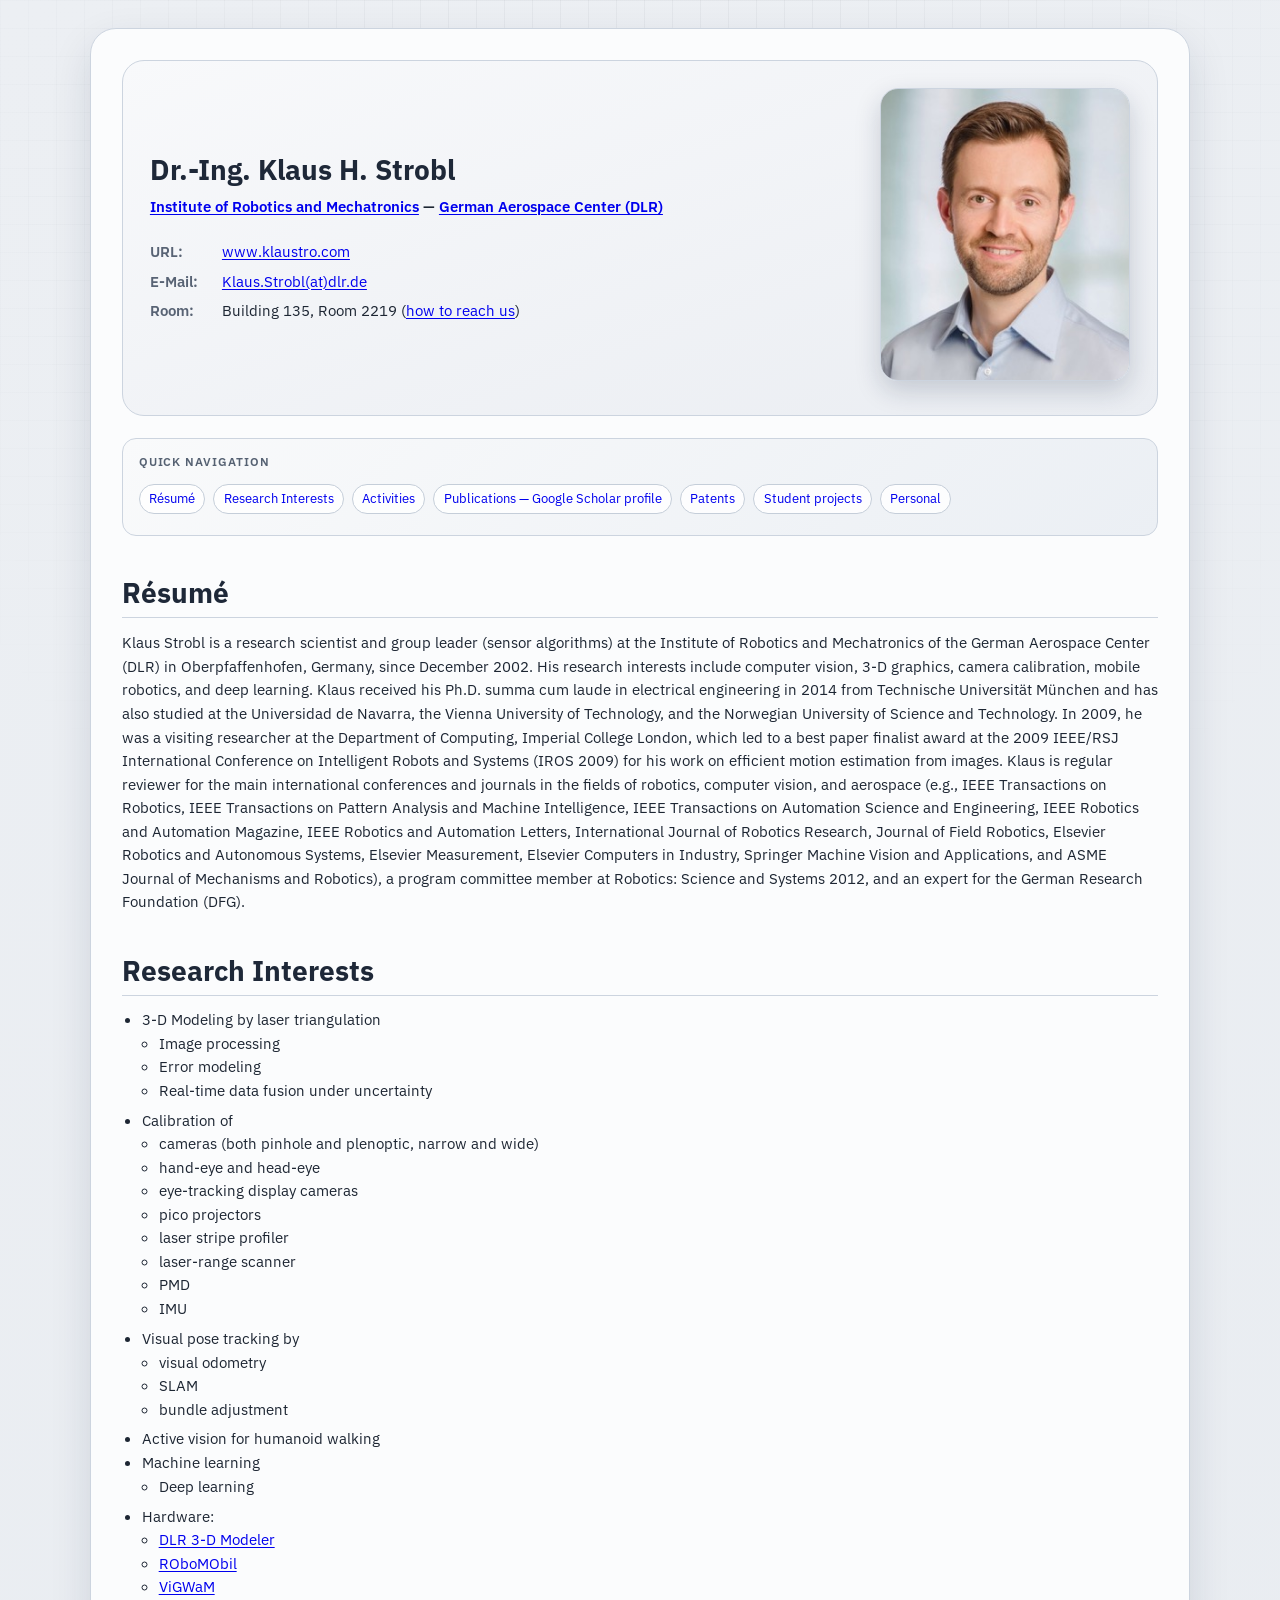
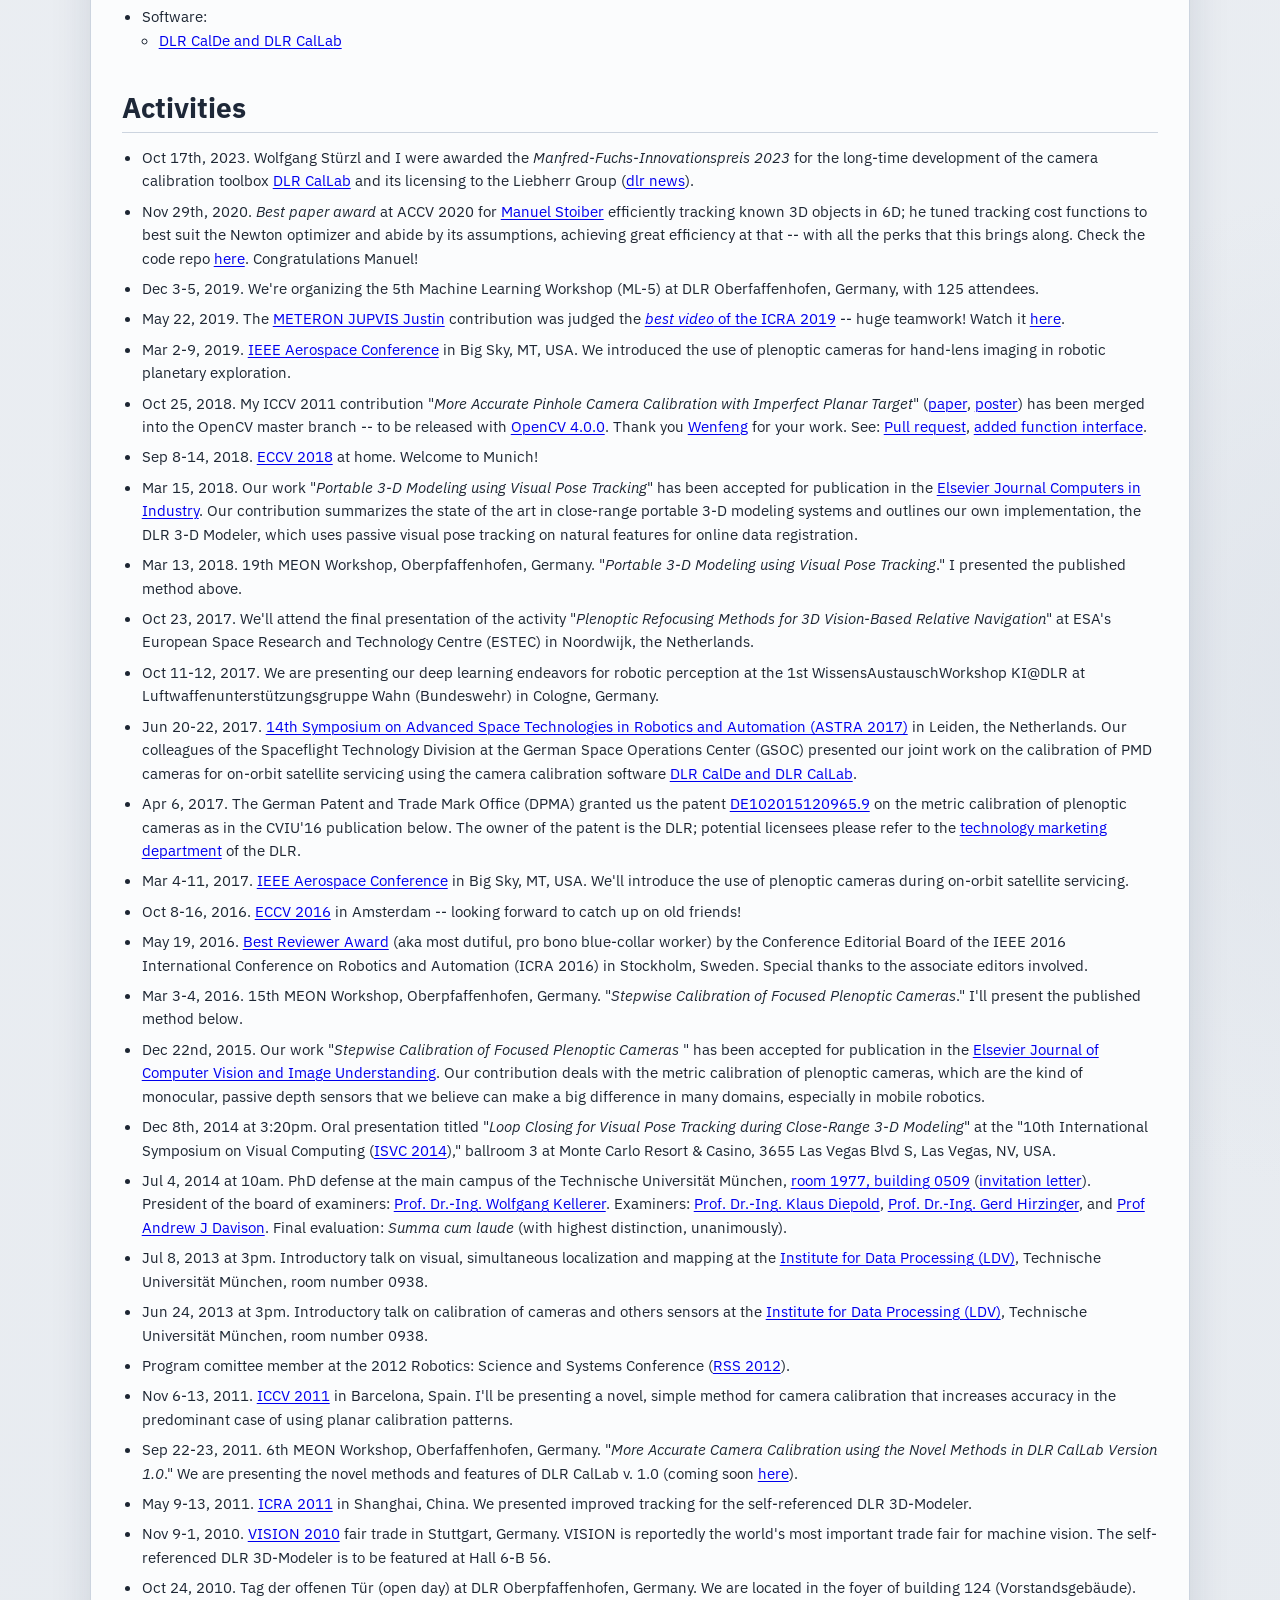
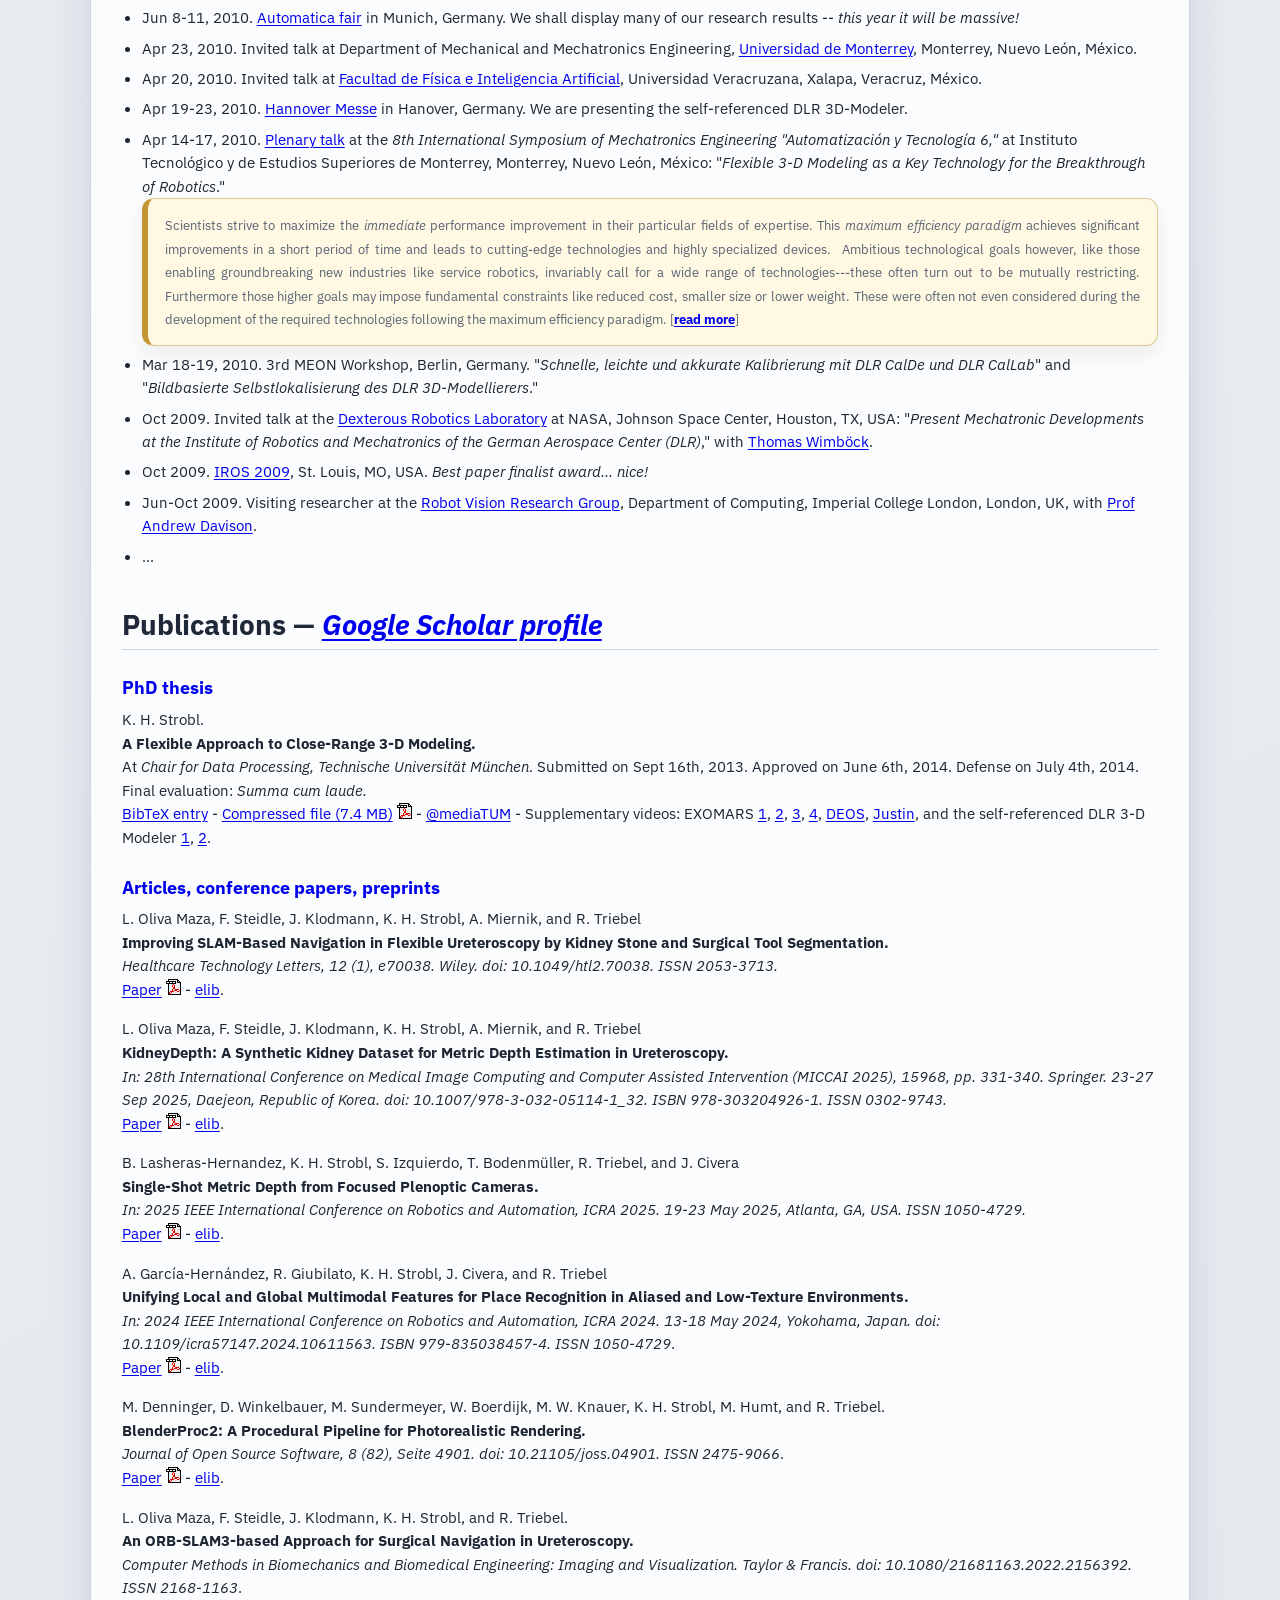
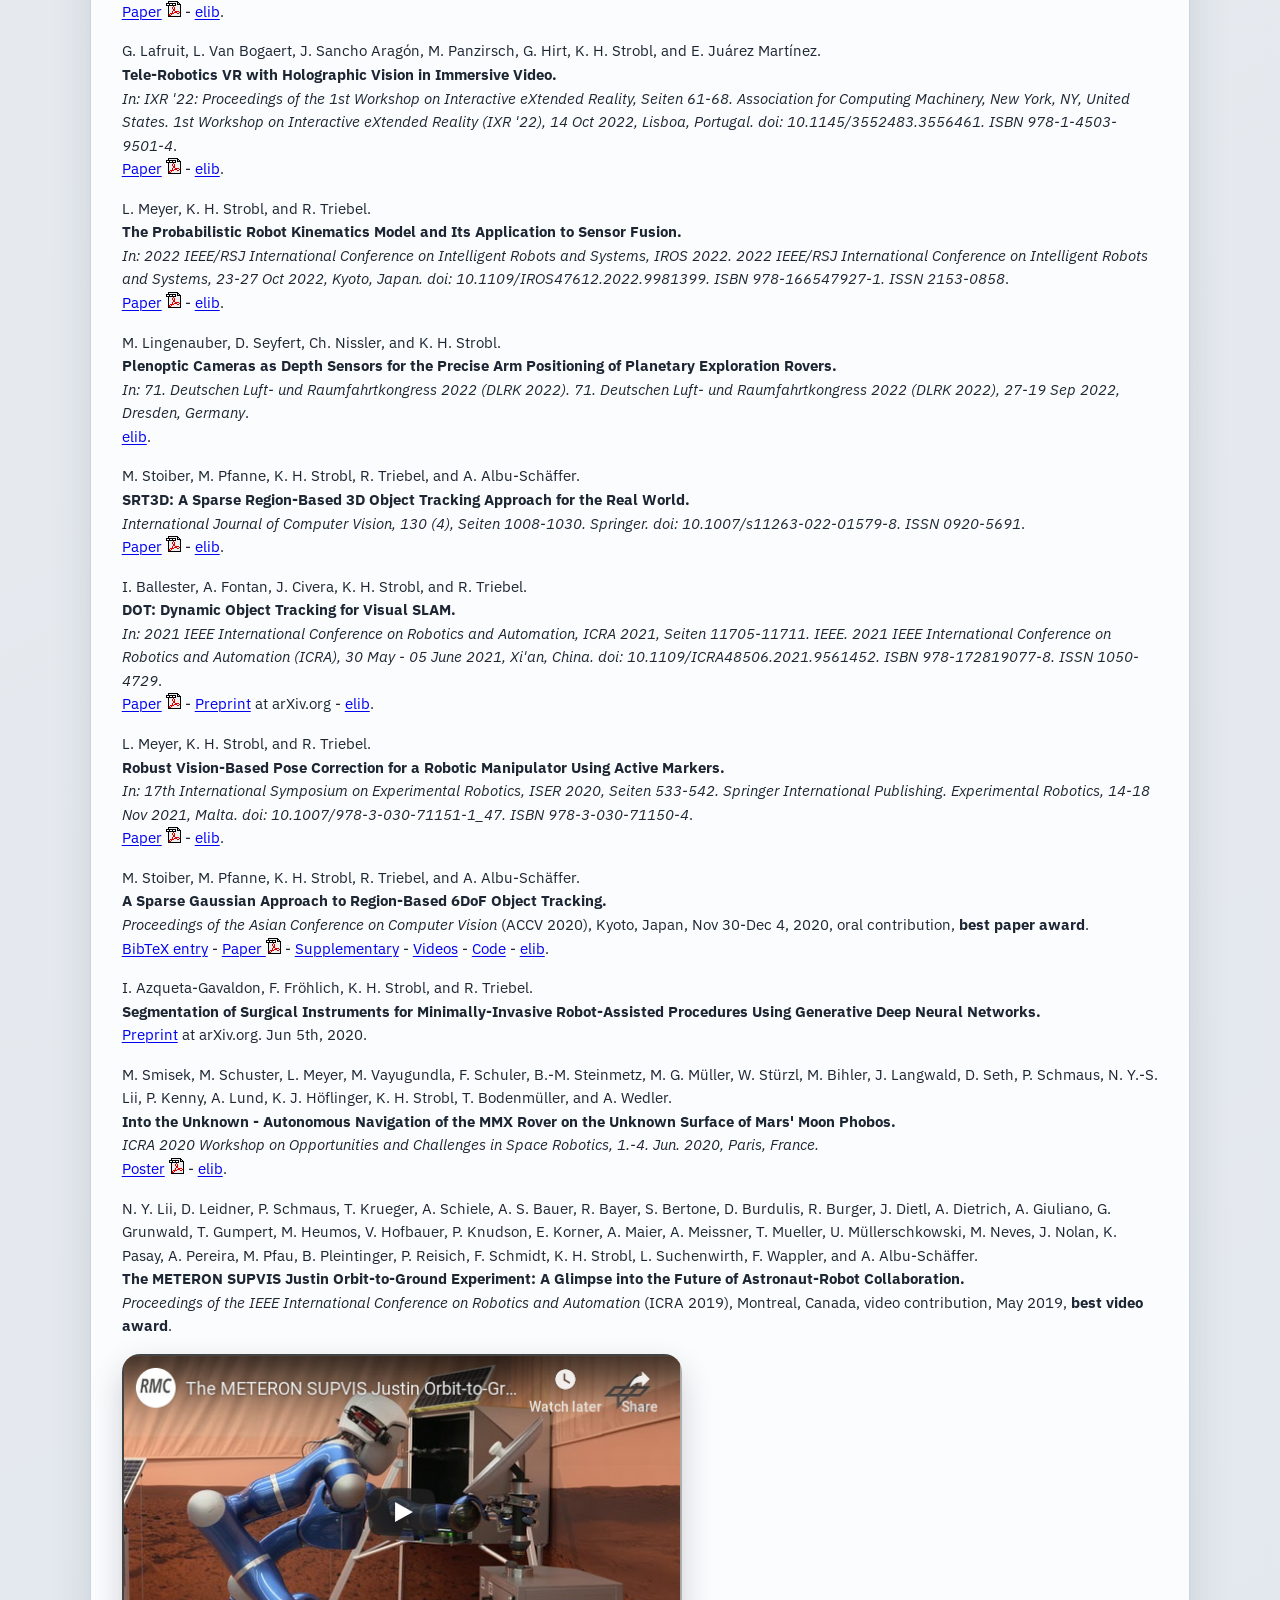
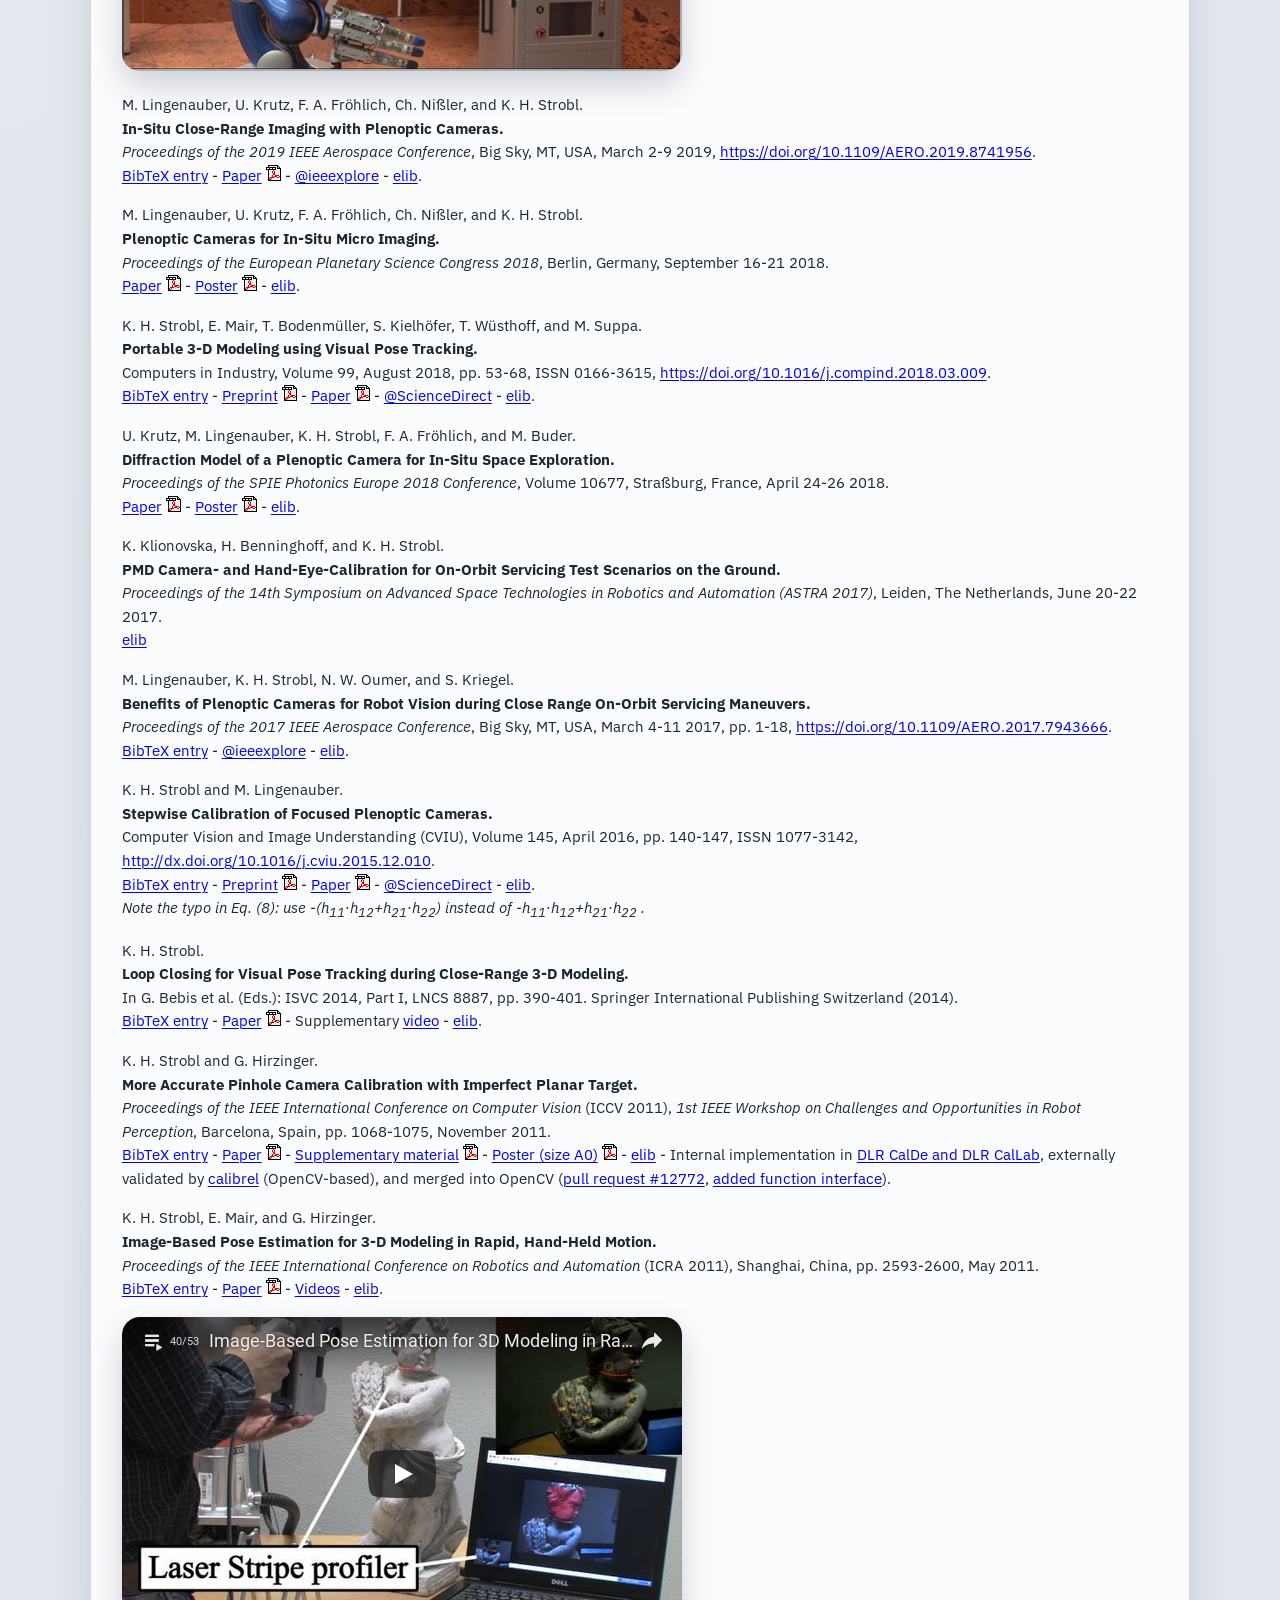
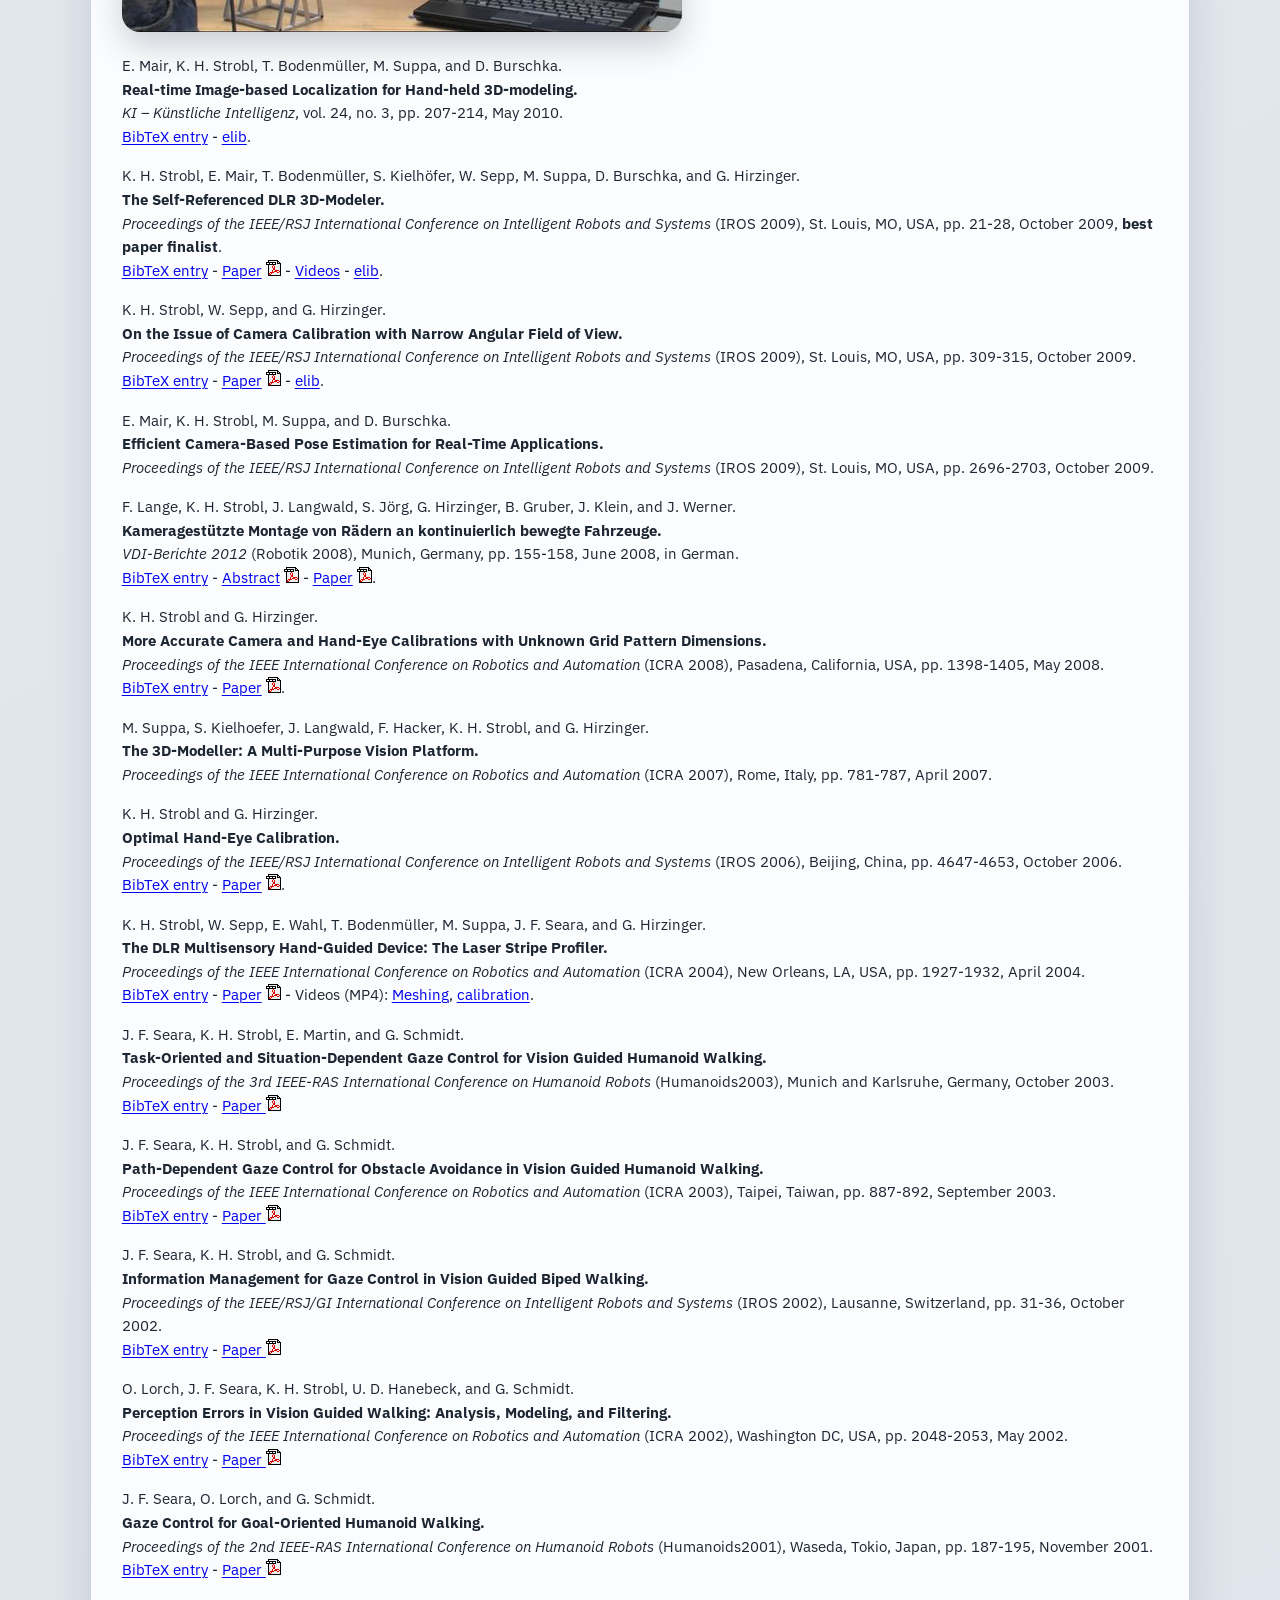
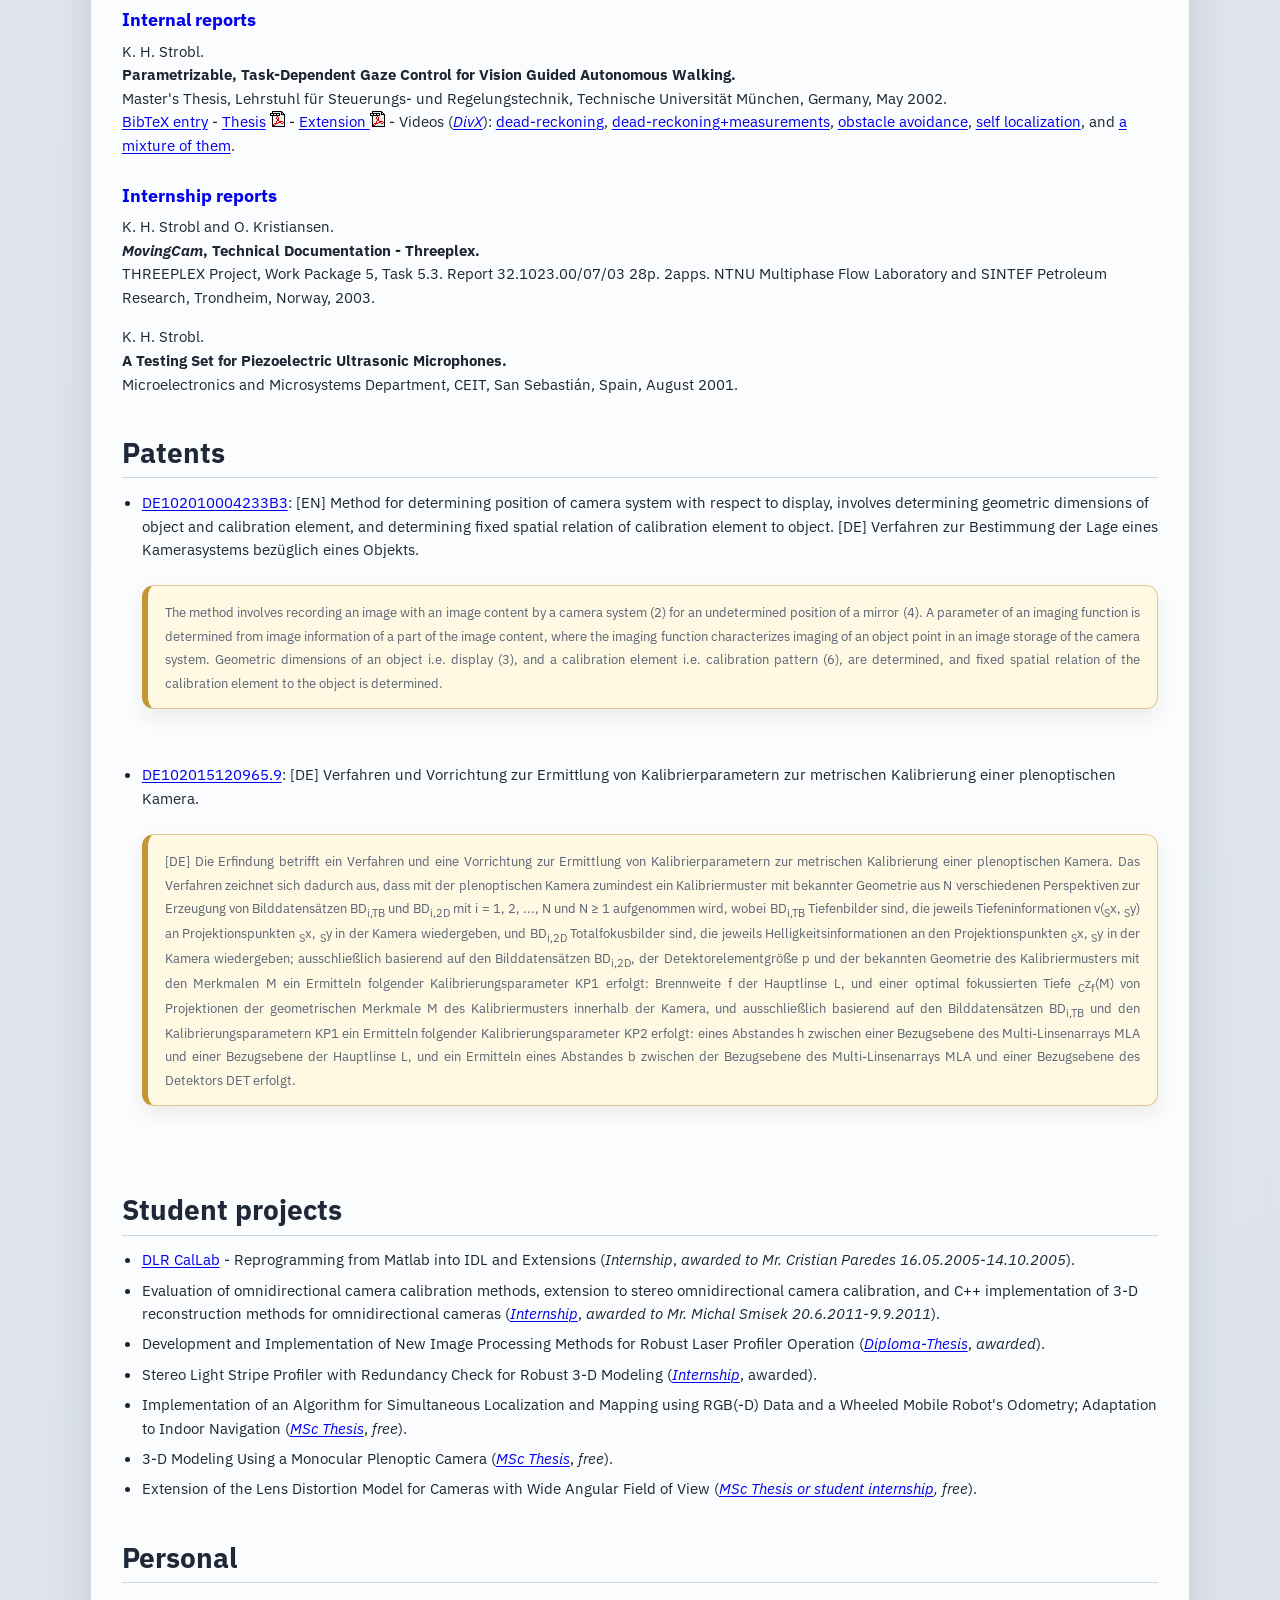
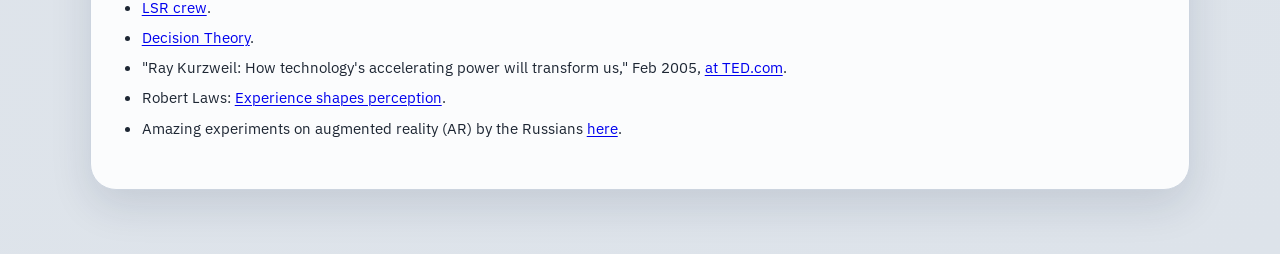
==== index.html @ b3a6c829 "Format index.html" ====
<!doctype html>
<html lang="en">
<head>
	<meta charset="utf-8">
	<meta name="viewport" content="width=device-width, initial-scale=1">
	<title>Personal website of Klaus H. Strobl, DLR</title>
	<meta name="description" content="Scientific profile, activities, publications, patents, and student projects of Dr.-Ing. Klaus H. Strobl, DLR.">
	<meta name="keywords" content="camera calibration, DLR, robotics, computer vision, callab">
	<meta name="author" content="Klaus Strobl">
	<link rel="preconnect" href="https://fonts.googleapis.com">
	<link rel="preconnect" href="https://fonts.gstatic.com" crossorigin>
	<link href="https://fonts.googleapis.com/css2?family=IBM+Plex+Sans:wght@400;500;600;700&display=swap" rel="stylesheet">
	<link rel="stylesheet" href="styles.css">
</head>
<body>
<div class="page-shell">
<main class="content">
<table cellspacing="0" cellpadding="0" style="width:100%"><tbody>
<tr><td>
<table cellspacing="0" cellpadding="0" align="left">
	<tbody>
		<tr>
		  <td colspan="2">
		    <p>
		    <h1>Dr.-Ing. Klaus H. Strobl</h1></p>
		    <p><a href="https://www.dlr.de/en/rm">Institute of Robotics and Mechatronics</a> &mdash; <a href="https://www.dlr.de/en">German Aerospace Center (DLR)</a></p>
		    <p>&nbsp;</p></td>
		</tr>
		<tr>
			<td>
				URL:</td>
			<td>
				<a href="http://www.klaustro.com">www.klaustro.com</a></td>
		</tr>
		<tr>
			<td>
				E-Mail:</td>
			<td>
				<a class="mailto" href="mailto:Klaus.Strobl@dlr.de" title="E-Mail an Klaus Strobl senden">Klaus.Strobl(at)dlr.de</a></td>
		</tr>
		<tr>
			<td>
				Room:</td>
			<td>
				Building 135, Room 2219 (<a href="https://www.dlr.de/de/das-dlr/standorte-und-bueros/oberpfaffenhofen/anreise-und-lage">how to reach us</a>)</td>
		</tr>
	</tbody>
</table>
</td><td align="right">
<img src="./klaus-strobl-profile-small.jpg" alt="Profile picture" border="0">
</td>
</tbody></table>
<p>
	&nbsp;</p>
<h2>
	R&eacute;sum&eacute;</h2>
<p>
	Klaus Strobl is a research scientist and group leader (sensor algorithms) at the Institute of Robotics and Mechatronics of the German Aerospace Center (DLR) in Oberpfaffenhofen, Germany, since December 2002. His research interests include computer vision, 3-D graphics, camera calibration, mobile robotics, and deep learning. Klaus received his Ph.D. summa cum laude in electrical engineering in 2014 from Technische Universit&auml;t M&uuml;nchen and has also studied at the Universidad de Navarra, the Vienna University of Technology, and the Norwegian University of Science and Technology. In 2009, he was a visiting researcher at the Department of Computing, Imperial College London, which led to a best paper finalist award at the 2009 IEEE/RSJ International Conference on Intelligent Robots and Systems (IROS 2009) for his work on efficient motion estimation from images. Klaus is regular reviewer for the main international conferences and journals in the fields of robotics, computer vision, and aerospace (e.g., IEEE Transactions on Robotics, IEEE Transactions on Pattern Analysis and Machine Intelligence, IEEE Transactions on Automation Science and Engineering, IEEE Robotics and Automation Magazine, IEEE Robotics and Automation Letters, International Journal of Robotics Research, Journal of Field Robotics, Elsevier Robotics and Autonomous Systems, Elsevier Measurement, Elsevier Computers in Industry, Springer Machine Vision and Applications, and ASME Journal of Mechanisms and Robotics), a program committee member at Robotics: Science and Systems 2012, and an expert for the German Research Foundation (DFG).</p>
<p>
	&nbsp;</p>
<h2>
	Research Interests</h2>
<ul>
	<li>
		3-D Modeling by laser triangulation
		<ul>
			<li>
				Image processing</li>
			<li>
				Error modeling</li>
			<li>
				Real-time data fusion under uncertainty</li>
		</ul>
	</li>
	<li>
		Calibration of
		<ul>
			<li>
				cameras (both pinhole and plenoptic, narrow and wide)</li>
			<li>
				hand-eye and head-eye</li>
			<li>
				eye-tracking display cameras</li>
			<li>
				pico projectors</li>
			<li>
				laser stripe profiler</li>
			<li>
				laser-range scanner</li>
			<li>
				PMD</li>
			<li>
				IMU</li>
		</ul>
	</li>
	<li>
		Visual pose tracking by
		<ul>
			<li>
				visual odometry</li>
			<li>
				SLAM</li>
			<li>
				bundle adjustment</li>
		</ul>
	</li>
	<li>
		Active vision for humanoid walking</li>
	<li>
		Machine learning
		<ul>
			<li>
				Deep learning</li>
		</ul>
	</li>
	<li>
		Hardware:
		<ul>
			<li>
				<a href="http://www.dlr.de/rmc/rm/de/desktopdefault.aspx/tabid-4814">DLR 3-D Modeler</a></li>
			<li>
				<a href="http://www.dlr.de/rm/desktopdefault.aspx/tabid-8001/">ROboMObil</a></li>
			<li>
				<a href="http://www.lsr.ei.tum.de/~vigwam/index_eng.html">ViGWaM</a></li>
		</ul>
	</li>
	<li>
		Software:
		<ul>
			<li>
				<a href="http://www.robotic.dlr.de/callab" title="DLR CalLab and DLR CalDe">DLR CalDe and DLR CalLab</a></li>
		</ul>
	</li>
</ul>
<h2>
	&nbsp;</h2>
<h2>
	Activities</h2>
<ul>
	<li>
		Oct 17th, 2023. Wolfgang St&uuml;rzl and I were awarded the&nbsp;<em>Manfred-Fuchs-Innovationspreis 2023</em> for the long-time development of the camera calibration toolbox <a href="https://www.dlr.de/rm/en/desktopdefault.aspx/tabid-3925/">DLR CalLab</a> and its licensing to the Liebherr Group (<a href="https://www.dlr.de/de/aktuelles/nachrichten/2023/04/dlr-callab-software-mit-manfred-fuchs-preis-ausgezeichnet">dlr news</a>).</li>
	<li>
		Nov 29th, 2020. <em>Best paper award</em> at ACCV 2020 for <a href="https://rmc.dlr.de/rm/en/staff/manuel.stoiber/">Manuel Stoiber</a> efficiently tracking known 3D objects in 6D; <span class="css-901oao css-16my406 r-1qd0xha r-ad9z0x r-bcqeeo r-qvutc0">he tuned tracking cost functions to best suit the Newton optimizer and abide by its assumptions, achieving great efficiency at that -- with all the perks that this brings along. Check the code repo <a href="https://github.com/DLR-RM/RBGT">here</a>. Congratulations Manuel!</span></li>
	<li>
		Dec 3-5, 2019. We&#39;re organizing the 5th Machine Learning Workshop (ML-5) at DLR Oberfaffenhofen, Germany, with 125 attendees.</li>
	<li>
		May 22, 2019. The <a href="https://meteron.dlr.de/">METERON JUPVIS Justin</a> contribution was judged the <a href="https://www.icra2019.org/program/accepted-contributed-videos"><em>best video</em> of the ICRA 2019</a> -- huge teamwork! Watch it <a href="https://www.youtube.com/watch?v=LF0pv5Wzzl8">here</a>.</li>
	<li>
		Mar 2-9, 2019. <a href="https://www.aeroconf.org">IEEE Aerospace Conference</a> in Big Sky, MT, USA. We introduced the use of plenoptic cameras for hand-lens imaging in robotic planetary exploration.</li>
	<li>
		Oct 25, 2018. My ICCV 2011 contribution &quot;<em>More Accurate Pinhole Camera Calibration with Imperfect Planar Target</em>&quot; (<a href="http://www.robotic.dlr.de/fileadmin/robotic/stroblk/publications/strobl_2011iccv.pdf">paper</a>, <a href="http://www.robotic.dlr.de/fileadmin/robotic/stroblk/publications/strobl_2011iccv_poster.pdf">poster</a>) has been merged into the OpenCV master branch -- to be released with <a href="https://opencv.org/releases/">OpenCV 4.0.0</a>. Thank you <a href="https://github.com/xoox">Wenfeng</a> for your work. See: <a href="https://github.com/opencv/opencv/pull/12772">Pull request</a>, <a href="https://docs.opencv.org/master/d9/d0c/group__calib3d.html#ga11eeb16e5a458e1ed382fb27f585b753">added function interface</a>.</li>
	<li>
		Sep 8-14, 2018. <a href="http://www.eccv2018.org">ECCV 2018</a> at home. Welcome to Munich!</li>
	<li>
		Mar 15, 2018. Our work &quot;<em>Portable 3-D Modeling using Visual Pose Tracking</em>&quot; has been accepted for publication in the <a href="https://www.journals.elsevier.com/computers-in-industry" target="_blank">Elsevier Journal Computers in Industry</a>. Our contribution summarizes the state of the art in close-range portable 3-D modeling systems and outlines our own implementation, the DLR 3-D Modeler, which uses passive visual pose tracking on natural features for online data registration.</li>
	<li>
		Mar 13, 2018. 19th MEON Workshop, Oberpfaffenhofen, Germany. &quot;<em>Portable 3-D Modeling using Visual Pose Tracking</em>.&quot; I presented the published method above.</li>
	<li>
		Oct 23, 2017. We&#39;ll attend the final presentation of the activity &quot;<em>Plenoptic Refocusing Methods for 3D Vision-Based Relative Navigation</em>&quot; at ESA&#39;s European Space Research and Technology Centre (ESTEC) in Noordwijk, the Netherlands.</li>
	<li>
		Oct 11-12, 2017. We are presenting our deep learning endeavors for robotic perception at the 1st WissensAustauschWorkshop KI@DLR at Luftwaffenunterst&uuml;tzungsgruppe Wahn (Bundeswehr) in Cologne, Germany.</li>
	<li>
		Jun 20-22, 2017. <a href="http://esaconferencebureau.com/2017-events/17a11/introduction">14th Symposium on Advanced Space Technologies in Robotics and Automation (ASTRA 2017)</a> in Leiden, the Netherlands. Our colleagues of the Spaceflight Technology Division at the German Space Operations Center (GSOC) presented our joint work on the calibration of PMD cameras for on-orbit satellite servicing using the camera calibration software <a href="http://www.robotic.dlr.de/callab">DLR CalDe and DLR CalLab</a>.</li>
	<li>
		Apr 6, 2017. The German Patent and Trade Mark Office (DPMA) granted us the patent <a href="https://depatisnet.dpma.de/DepatisNet/depatisnet?action=bibdat&amp;docid=DE102015120965B3">DE102015120965.9</a> on the metric calibration of plenoptic cameras as in the CVIU&#39;16 publication below. The owner of the patent is the DLR; potential licensees please refer to the <a href="http://www.dlr.de/tm/desktopdefault.aspx/tabid-8706">technology marketing department</a> of the DLR.</li>
	<li>
		Mar 4-11, 2017. <a href="https://www.aeroconf.org">IEEE Aerospace Conference</a> in Big Sky, MT, USA. We&#39;ll introduce the use of plenoptic cameras during on-orbit satellite servicing.</li>
	<li>
		Oct 8-16, 2016. <a href="http://www.eccv2016.org">ECCV 2016</a> in Amsterdam -- looking forward to catch up on old friends!</li>
	<li>
		May 19, 2016. <a href="http://www.icra2016.org/conference/awards/">Best Reviewer Award</a> (aka most dutiful, pro bono blue-collar worker) by the Conference Editorial Board of the IEEE 2016 International Conference on Robotics and Automation (ICRA 2016) in Stockholm, Sweden. Special thanks to the associate editors involved.</li>
	<li>
		Mar 3-4, 2016. 15th MEON Workshop, Oberpfaffenhofen, Germany. &quot;<em>Stepwise Calibration of Focused Plenoptic Cameras</em>.&quot; I&#39;ll present the published method below.</li>
	<li>
		Dec 22nd, 2015. Our work &quot;<em>Stepwise Calibration of Focused Plenoptic Cameras</em> &quot; has been accepted for publication in the <a href="http://www.journals.elsevier.com/computer-vision-and-image-understanding/" target="_blank">Elsevier Journal of Computer Vision and Image Understanding</a>. Our contribution deals with the metric calibration of plenoptic cameras, which are the kind of monocular, passive depth sensors that we believe can make a big difference in many domains, especially in mobile robotics.</li>
	<li>
		Dec 8th, 2014 at 3:20pm. Oral presentation titled &quot;<em>Loop Closing for Visual Pose Tracking during Close-Range 3-D Modeling</em>&quot; at the &quot;10th International Symposium on Visual Computing (<a href="http://isvc.net/">ISVC 2014</a>),&quot; ballroom 3 at Monte Carlo Resort &amp; Casino, 3655 Las Vegas Blvd S, Las Vegas, NV, USA.</li>
	<li>
		Jul 4, 2014 at 10am. PhD defense at the main campus of the Technische Universit&auml;t M&uuml;nchen,&nbsp;<a href="https://portal.mytum.de/campus/roomfinder/roomfinder_viewmap?mapid=12&amp;roomid=1977@0509">room 1977, building 0509</a> (<a href="./diss/Einladung_Strobl.pdf">invitation letter</a>). President of the board of examiners: <a href="http://www.professoren.tum.de/kellerer-wolfgang/">Prof. Dr.-Ing. Wolfgang Kellerer</a>. Examiners: <a href="http://www.professoren.tum.de/diepold-klaus/">Prof. Dr.-Ing. Klaus Diepold</a>, <a href="http://www6.in.tum.de/Main/Hirzinge">Prof. Dr.-Ing. Gerd Hirzinger</a>, and <a href="http://www.doc.ic.ac.uk/~ajd/">Prof Andrew J Davison</a>. Final evaluation: <em>Summa cum laude</em> (with highest distinction, unanimously).</li>
	<li>
		Jul 8, 2013 at 3pm. Introductory talk on visual, simultaneous localization and mapping at the <a href="http://www.ldv.ei.tum.de">Institute for Data Processing (LDV)</a>, Technische Universit&auml;t M&uuml;nchen, room number 0938.</li>
	<li>
		Jun 24, 2013 at 3pm. Introductory talk on calibration of cameras and others sensors at the <a href="http://www.ldv.ei.tum.de">Institute for Data Processing (LDV)</a>, Technische Universit&auml;t M&uuml;nchen, room number 0938.</li>
	<li>
		Program comittee member at the 2012 Robotics: Science and Systems Conference (<a href="http://rss2012.acfr.usyd.edu.au">RSS 2012</a>).</li>
	<li>
		Nov 6-13, 2011. <a href="http://www.iccv2011.org">ICCV 2011</a> in Barcelona, Spain. I&#39;ll be presenting a novel, simple method for camera calibration that increases accuracy in the predominant case of using planar calibration patterns.</li>
	<li>
		Sep 22-23, 2011. 6th MEON Workshop, Oberfaffenhofen, Germany. &quot;<em>More Accurate Camera Calibration using the Novel Methods in DLR CalLab Version 1.0</em>.&quot; We are presenting the novel methods and features of DLR CalLab v. 1.0 (coming soon <a href="http://www.robotic.dlr.de/callab">here</a>).</li>
	<li>
		May 9-13, 2011. <a href="http://www.icra2011.org">ICRA 2011</a> in Shanghai, China. We presented improved tracking for the self-referenced DLR 3D-Modeler.</li>
	<li>
		Nov 9-1, 2010. <a href="http://www.vision-messe.de">VISION 2010</a> fair trade in Stuttgart, Germany. VISION is reportedly the world&#39;s most important trade fair for machine vision. The self-referenced DLR 3D-Modeler is to be featured at Hall 6-B 56.</li>
	<li>
		Oct 24, 2010. Tag der offenen T&uuml;r (open day) at DLR Oberpfaffenhofen, Germany. We are located in the foyer of building 124 (Vorstandsgeb&auml;ude).</li>
	<li>
		Jun 8-11, 2010. <a href="http://automatica-munich.com">Automatica fair</a> in Munich, Germany. We shall display many of our research results -- <i>this year it will be massive!</i></li>
	<li>
		Apr 23, 2010. Invited talk at Department of Mechanical and Mechatronics Engineering, <a href="http://www.udem.edu.mx/">Universidad de Monterrey</a>, Monterrey, Nuevo Le&oacute;n, M&eacute;xico.</li>
	<li>
		Apr 20, 2010. Invited talk at <a href="http://www.uv.mx/dia/">Facultad de F&iacute;sica e Inteligencia Artificial</a>, Universidad Veracruzana, Xalapa, Veracruz, M&eacute;xico.</li>
	<li>
		Apr 19-23, 2010. <a href="http://www.hannovermesse.de">Hannover Messe</a> in Hanover, Germany. We are presenting the self-referenced DLR 3D-Modeler.</li>
	<li>
		Apr 14-17, 2010. <a href="http://www.congreso-mecatronica.com/AT6/Conferencias.html">Plenary talk</a> at the <i>8th International Symposium of Mechatronics Engineering &quot;Automatizaci&oacute;n y Tecnolog&iacute;a 6,&quot;</i> at Instituto Tecnol&oacute;gico y de Estudios Superiores de Monterrey, Monterrey, Nuevo Le&oacute;n, M&eacute;xico: &quot;<em>Flexible 3-D Modeling as a Key Technology for the Breakthrough of Robotics</em>.&quot;<br />
		<table bgcolor="#ffffcc" border="0" class="htmlarea-showtableborders" style="margin-left: 0px;">
			<tbody>
				<tr>
					<td style="text-align: justify;">
						<small>Scientists strive to maximize the <i>immediate</i> performance improvement in their particular fields of expertise. This <i>maximum efficiency paradigm</i> achieves significant improvements in a short period of time and leads to cutting-edge technologies and highly specialized devices.&nbsp; Ambitious technological goals however, like those enabling groundbreaking new industries like service robotics, invariably call for a wide range of technologies---these often turn out to be mutually restricting. Furthermore those higher goals may impose fundamental constraints like reduced cost, smaller size or lower weight. These were often not even considered during the development of the required technologies following the maximum efficiency paradigm. [<a href="./klaus.strobl_at6.html"><b>read more</b></a>] </small></td>
				</tr>
			</tbody>
		</table>
	</li>
	<li>
		Mar 18-19, 2010. 3rd MEON Workshop, Berlin, Germany. &quot;<em>Schnelle, leichte und akkurate Kalibrierung mit DLR CalDe und DLR CalLab</em>&quot; and &quot;<em>Bildbasierte Selbstlokalisierung des DLR 3D-Modellierers</em>.&quot;</li>
	<li>
		Oct 2009. Invited talk at the <a href="http://er.jsc.nasa.gov/ER4/">Dexterous Robotics Laboratory</a> at NASA, Johnson Space Center, Houston, TX, USA: &quot;<em>Present Mechatronic Developments at the Institute of Robotics and Mechatronics of the German Aerospace Center (DLR)</em>,&quot; with <a href="http://www.robotic.dlr.de/Thomas.Wimboeck">Thomas Wimb&ouml;ck</a>.</li>
	<li>
		Oct 2009. <a href="http://www.iros09.mtu.edu">IROS 2009</a>, St. Louis, MO, USA. <i>Best paper finalist award... nice!</i></li>
	<li>
		Jun-Oct 2009. Visiting researcher at the <a href="http://www2.imperial.ac.uk/robotvision/">Robot Vision Research Group</a>, Department of Computing, Imperial College London, London, UK, with <a href="http://www.doc.ic.ac.uk/~ajd/">Prof Andrew Davison</a>.</li>
	<li>
		...</li>
</ul>
<h2>
	&nbsp;</h2>
<h2>
	Publications &mdash; <em><a href="http://scholar.google.com/citations?user=19CcnxIAAAAJ">Google Scholar profile</a></em></h2>
<h3>
	PhD thesis</h3>
<p>
	K. H. Strobl.<br />
	<b>A Flexible Approach to Close-Range 3-D Modeling.</b><br />
	At <i>Chair for Data Processing, Technische Universit&auml;t M&uuml;nchen</i>. Submitted on Sept 16th, 2013. Approved on June 6th, 2014. Defense on July 4th, 2014. Final evaluation: <em>Summa cum laude.</em><br />
	<a href="https://mediatum.ub.tum.de/export/1173398/bibtex">BibTeX entry</a> - <a href="https://elib.dlr.de/101470/2/strobl_phd_version1.7_compressed.pdf">Compressed file (7.4 MB)</a> <img alt="" src="./pdf.gif" style="width: 15px; height: 16px;" /> - <a href="https://mediatum.ub.tum.de/?id=1173398">@mediaTUM</a> - Supplementary videos: EXOMARS <a href="./diss/exomars_3-rocks-static.avi.avi">1</a>, <a href="./diss/exomars_4-rocks-dynamic-1.avi.avi">2</a>, <a href="./diss/exomars_6-rocksclose-bildschirm.avi.avi">3</a>, <a href="./diss/exomars_11-outdoors-bildschirm.avi.avi">4</a>, <a href="./diss/deos_image-processing.mpg">DEOS</a>, <a href="./diss/justin-tee.avi">Justin</a>, and the self-referenced DLR 3-D Modeler <a href="./diss/strobl_icra11_video.avi">1</a>, <a href="./diss/movie_supplementary_highres.avi">2</a>.</p>
<h3>
	&nbsp;</h3>
<h3>
	Articles, conference papers, preprints</h3>
<p>
        L. Oliva Maza, F. Steidle, J. Klodmann, K. H. Strobl, A. Miernik, and R. Triebel<br />
        <b>Improving SLAM-Based Navigation in Flexible Ureteroscopy by Kidney Stone and Surgical Tool Segmentation.</b><br />
        <i>Healthcare Technology Letters, 12 (1), e70038. Wiley. doi: 10.1049/htl2.70038. ISSN 2053-3713.</i><br />
	<a href="https://elib.dlr.de/220787/1/Healthcare%20Tech%20Letters%20-%202025%20-%20Oliva%E2%80%90Maza%20-%20Improving%20SLAM%E2%80%90Based%20Navigation%20in%20Flexible%20Ureteroscopy%20by%20Kidney%20Stone%20and.pdf">Paper</a>&nbsp;<img alt="" src="./pdf.gif" style="width: 15px; height: 16px;" />&nbsp;- <a href="https://elib.dlr.de/220787/">elib</a>.</p>
<p>
        L. Oliva Maza, F. Steidle, J. Klodmann, K. H. Strobl, A. Miernik, and R. Triebel<br />
        <b>KidneyDepth: A Synthetic Kidney Dataset for Metric Depth Estimation in Ureteroscopy.</b><br />
        <i>In: 28th International Conference on Medical Image Computing and Computer Assisted Intervention (MICCAI 2025), 15968, pp. 331-340. Springer. 23-27 Sep 2025, Daejeon, Republic of Korea. doi: 10.1007/978-3-032-05114-1_32. ISBN 978-303204926-1. ISSN 0302-9743.</i><br />
	<a href="https://elib.dlr.de/217963/1/2047_paper.pdf">Paper</a>&nbsp;<img alt="" src="./pdf.gif" style="width: 15px; height: 16px;" />&nbsp;- <a href="https://elib.dlr.de/217963/">elib</a>.</p>
<p>
        B. Lasheras-Hernandez, K. H. Strobl, S. Izquierdo, T. Bodenm&uuml;ller, R. Triebel, and J. Civera<br />
        <b>Single-Shot Metric Depth from Focused Plenoptic Cameras.</b><br />
        <i>In: 2025 IEEE International Conference on Robotics and Automation, ICRA 2025. 19-23 May 2025, Atlanta, GA, USA. ISSN 1050-4729.</i><br />
	<a href="https://elib.dlr.de/217313/1/lasheras25icra_copyright.pdf">Paper</a>&nbsp;<img alt="" src="./pdf.gif" style="width: 15px; height: 16px;" />&nbsp;- <a href="https://elib.dlr.de/217313/">elib</a>.</p>
<p>
	A. Garc&iacute;a-Hern&aacute;ndez, R. Giubilato, K. H. Strobl, J. Civera, and R. Triebel<br />
	<b>Unifying Local and Global Multimodal Features for Place Recognition in Aliased and Low-Texture Environments.</b><br />
	<i>In: 2024 IEEE International Conference on Robotics and Automation, ICRA 2024. 13-18 May 2024, Yokohama, Japan. doi: 10.1109/icra57147.2024.10611563. ISBN 979-835038457-4. ISSN 1050-4729</i>.<br />
	<a href="https://elib.dlr.de/204540/2/multimodal_place_recognition_ICRA24_copyright.pdf">Paper</a>&nbsp;<img alt="" src="./pdf.gif" style="width: 15px; height: 16px;" />&nbsp;- <a href="https://elib.dlr.de/204540/">elib</a>.</p>
<p>
	M. Denninger, D. Winkelbauer, M. Sundermeyer, W. Boerdijk, M. W. Knauer, K. H. Strobl, M. Humt, and R. Triebel.<br />
	<b>BlenderProc2: A Procedural Pipeline for Photorealistic Rendering.</b><br />
	<i>Journal of Open Source Software, 8 (82), Seite 4901. doi: 10.21105/joss.04901. ISSN 2475-9066</i>.<br />
	<a href="https://elib.dlr.de/193977/1/10.21105.joss.04901.pdf">Paper</a>&nbsp;<img alt="" src="./pdf.gif" style="width: 15px; height: 16px;" />&nbsp;- <a href="http://elib.dlr.de/193977">elib</a>.</p>
<p>
	L. Oliva Maza, F. Steidle, J. Klodmann, K. H. Strobl, and R. Triebel.<br />
	<b>An ORB-SLAM3-based Approach for Surgical Navigation in Ureteroscopy.</b><br />
	<i>Computer Methods in Biomechanics and Biomedical Engineering: Imaging and Visualization. Taylor &amp; Francis. doi: 10.1080/21681163.2022.2156392. ISSN 2168-1163</i>.<br />
	<a href="https://elib.dlr.de/192834/1/Paper29_Oliva_Paper.pdf">Paper</a>&nbsp;<img alt="" src="./pdf.gif" style="width: 15px; height: 16px;" />&nbsp;- <a href="http://elib.dlr.de/192834">elib</a>.</p>
<p>
	G. Lafruit, L. Van Bogaert, J. Sancho Arag&oacute;n, M. Panzirsch, G. Hirt, K. H. Strobl, and E. Ju&aacute;rez Mart&iacute;nez.<br />
	<b>Tele-Robotics VR with Holographic Vision in Immersive Video.</b><br />
	<i>In: IXR &#39;22: Proceedings of the 1st Workshop on Interactive eXtended Reality, Seiten 61-68. Association for Computing Machinery, New York, NY, United States. 1st Workshop on Interactive eXtended Reality (IXR &#39;22), 14 Oct 2022, Lisboa, Portugal. doi: 10.1145/3552483.3556461. ISBN 978-1-4503-9501-4</i>.<br />
	<a href="https://elib.dlr.de/189299/1/3552483.3556461.pdf">Paper</a>&nbsp;<img alt="" src="./pdf.gif" style="width: 15px; height: 16px;" />&nbsp;- <a href="http://elib.dlr.de/189299">elib</a>.</p>
<p>
	L. Meyer, K. H. Strobl, and R. Triebel.<br />
	<b>The Probabilistic Robot Kinematics Model and Its Application to Sensor Fusion.</b><br />
	<i>In: 2022 IEEE/RSJ International Conference on Intelligent Robots and Systems, IROS 2022. 2022 IEEE/RSJ International Conference on Intelligent Robots and Systems, 23-27 Oct 2022, Kyoto, Japan. doi: 10.1109/IROS47612.2022.9981399. ISBN 978-166547927-1. ISSN 2153-0858</i>.<br />
	<a href="https://elib.dlr.de/191928/1/202212_ELIB_PAPER_VERSION_with_copyright.pdf">Paper</a>&nbsp;<img alt="" src="./pdf.gif" style="width: 15px; height: 16px;" />&nbsp;- <a href="http://elib.dlr.de/191928">elib</a>.</p>
<p>
	M. Lingenauber, D. Seyfert, Ch. Nissler, and K. H. Strobl.<br />
	<b>Plenoptic Cameras as Depth Sensors for the Precise Arm Positioning of Planetary Exploration Rovers.</b><br />
	<i>In: 71. Deutschen Luft- und Raumfahrtkongress 2022 (DLRK 2022). 71. Deutschen Luft- und Raumfahrtkongress 2022 (DLRK 2022), 27-19 Sep 2022, Dresden, Germany</i>.<br />
	<a href="http://elib.dlr.de/191682">elib</a>.</p>
<p>
	M. Stoiber, M. Pfanne, K. H. Strobl, R. Triebel, and A. Albu-Sch&auml;ffer.<br />
	<b>SRT3D: A Sparse Region-Based 3D Object Tracking Approach for the Real World.</b><br />
	<i>International Journal of Computer Vision, 130 (4), Seiten 1008-1030. Springer. doi: 10.1007/s11263-022-01579-8. ISSN 0920-5691</i>.<br />
	<a href="https://elib.dlr.de/185519/1/ms.pdf">Paper</a>&nbsp;<img alt="" src="./pdf.gif" style="width: 15px; height: 16px;" />&nbsp;- <a href="http://elib.dlr.de/185519">elib</a>.</p>
<p>
	I. Ballester, A. Fontan, J. Civera, K. H. Strobl, and R. Triebel.<br />
	<strong>DOT: Dynamic Object Tracking for Visual SLAM.</strong><br />
	<i>In: 2021 IEEE International Conference on Robotics and Automation, ICRA 2021, Seiten 11705-11711. IEEE. 2021 IEEE International Conference on Robotics and Automation (ICRA), 30 May - 05 June 2021, Xi&#39;an, China. doi: 10.1109/ICRA48506.2021.9561452. ISBN 978-172819077-8. ISSN 1050-4729</i>.<br />
	<a href="https://elib.dlr.de/146127/1/ICRA21_DOT.pdf">Paper</a>&nbsp;<img alt="" src="./pdf.gif" style="width: 15px; height: 16px;" /> - <a href="https://arxiv.org/abs/2010.00052">Preprint</a> at arXiv.org - <a href="http://elib.dlr.de/146127">elib</a>.</p>
<p>
	L. Meyer, K. H. Strobl, and R. Triebel.<br />
	<b>Robust Vision-Based Pose Correction for a Robotic Manipulator Using Active Markers.</b><br />
	<i>In: 17th International Symposium on Experimental Robotics, ISER 2020, Seiten 533-542. Springer International Publishing. Experimental Robotics, 14-18 Nov 2021, Malta. doi: 10.1007/978-3-030-71151-1_47. ISBN 978-3-030-71150-4</i>.<br />
	<a href="https://elib.dlr.de/144941/1/ISER2020_elib_version_w_disclaimer.pdf">Paper</a>&nbsp;<img alt="" src="./pdf.gif" style="width: 15px; height: 16px;" />&nbsp;- <a href="http://elib.dlr.de/144941">elib</a>.</p>
<p>
	M. Stoiber, M. Pfanne, K. H. Strobl, R. Triebel, and A. Albu-Sch&auml;ffer.<br />
	<strong> A Sparse Gaussian Approach to Region-Based 6DoF Object Tracking.</strong><br />
	<em>Proceedings of the Asian Conference on Computer Vision</em> (ACCV 2020), Kyoto, Japan, Nov 30-Dec 4, 2020, oral contribution, <strong>best paper award</strong>.<br />
	<a href="https://openaccess.thecvf.com/content/ACCV2020/html/Stoiber_A_Sparse_Gaussian_Approach_to_Region-Based_6DoF_Object_Tracking_ACCV_2020_paper.html">BibTeX entry</a> - <a href="https://openaccess.thecvf.com/content/ACCV2020/papers/Stoiber_A_Sparse_Gaussian_Approach_to_Region-Based_6DoF_Object_Tracking_ACCV_2020_paper.pdf">Paper&nbsp;<img alt="" src="./pdf.gif" style="width: 15px; height: 16px;" /></a> - <a href="https://openaccess.thecvf.com/content/ACCV2020/supplemental/Stoiber_A_Sparse_Gaussian_ACCV_2020_supplemental.zip">Supplementary</a> - <a href="https://rmc.dlr.de/rm/de/staff/manuel.stoiber/accv2020">Videos</a> - <a href="https://github.com/DLR-RM/RBGT">Code</a>&nbsp;- <a href="http://elib.dlr.de/139320">elib</a>.</p>
<p>
	I. Azqueta-Gavaldon, F. Fr&ouml;hlich, K. H. Strobl, and R. Triebel.<br />
	<strong>Segmentation of Surgical Instruments for Minimally-Invasive Robot-Assisted Procedures Using Generative Deep Neural Networks.</strong><br />
	<a href="https://arxiv.org/abs/2006.03486">Preprint</a> at arXiv.org. Jun 5th, 2020.</p>
<p>
	M. Smisek, M. Schuster, L. Meyer, M. Vayugundla, F. Schuler, B.-M. Steinmetz, M. G. M&uuml;ller, W. St&uuml;rzl, M. Bihler, J. Langwald, D. Seth, P. Schmaus, N. Y.-S. Lii, P. Kenny, A. Lund, K. J. H&ouml;flinger, K. H. Strobl, T. Bodenm&uuml;ller, and A. Wedler.<br />
	<b>Into the Unknown - Autonomous Navigation of the MMX Rover on the Unknown Surface of Mars&#39; Moon Phobos.</b><br />
	<i>ICRA 2020 Workshop on Opportunities and Challenges in Space Robotics, 1.-4. Jun. 2020, Paris, France.</i><br />
	<a href="https://elib.dlr.de/135160/1/__rm-samba01_USERDIR_smis_mi_mmx_publications_2020_icra_spacerobwshop_Smisek_icra20_opportunities_and_challenges_in_space_robotics_workshop_poster_MichalSmisek.pdf">Poster</a>&nbsp;<img alt="" src="./pdf.gif" style="width: 15px; height: 16px;" />&nbsp;- <a href="http://elib.dlr.de/135160">elib</a>.</p>
<p>
	N. Y. Lii, D. Leidner, P. Schmaus, T. Krueger, A. Schiele, A. S. Bauer, R. Bayer, S. Bertone, D. Burdulis, R. Burger, J. Dietl, A. Dietrich, A. Giuliano, G. Grunwald, T. Gumpert, M. Heumos, V. Hofbauer, P. Knudson, E. Korner, A. Maier, A. Meissner, T. Mueller, U. M&uuml;llerschkowski, M. Neves, J. Nolan, K. Pasay, A. Pereira, M. Pfau, B. Pleintinger, P. Reisich, F. Schmidt, K. H. Strobl, L. Suchenwirth, F. Wappler, and A. Albu-Sch&auml;ffer.<br />
	<strong>The METERON SUPVIS Justin Orbit-to-Ground Experiment: A Glimpse into the Future of Astronaut-Robot Collaboration.</strong><br />
	<em><em>Proceedings of the IEEE International Conference on Robotics and Automation</em></em> (ICRA 2019), Montreal, Canada, video contribution, May 2019, <strong>best video award</strong>.</p>
<p>
	<i><a href="https://www.youtube.com/embed/LF0pv5Wzzl8"><img alt="YouTube video link" src="./icra2019_youtube.png" style="width: 560px; height: 315px; border-width: 0px; border-style: solid;" /></a></i></p>
<p>
	M. Lingenauber, U. Krutz, F. A. Fr&ouml;hlich, Ch. Ni&szlig;ler, and K. H. Strobl.<br />
	<b>In-Situ Close-Range Imaging with Plenoptic Cameras.</b><br />
	<i>Proceedings of the 2019 IEEE Aerospace Conference</i>, Big Sky, MT, USA, March 2-9 2019, <a href="https://doi.org/10.1109/AERO.2019.8741956">https://doi.org/10.1109/AERO.2019.8741956</a>.<br />
	<a href="./aero2019/lingenauber_2019aero.bib">BibTeX entry</a> - <a href="https://elib.dlr.de/128229/1/lingenauber2019situ.pdf">Paper</a>&nbsp;<img alt="" src="./pdf.gif" style="width: 15px; height: 16px;" /> - <a href="https://ieeexplore.ieee.org/abstract/document/8741956/" target="_blank">@ieeexplore</a>&nbsp;- <a href="http://elib.dlr.de/128229">elib</a>.</p>
<p>
	M. Lingenauber, U. Krutz, F. A. Fr&ouml;hlich, Ch. Ni&szlig;ler, and K. H. Strobl.<br />
	<b>Plenoptic Cameras for In-Situ Micro Imaging.</b><br />
	<i>Proceedings of the European Planetary Science Congress 2018</i>, Berlin, Germany, September 16-21 2018.<br />
	<a href="https://elib.dlr.de/121864/3/EPSC2018-982.pdf">Paper</a>&nbsp;<img alt="" src="./pdf.gif" style="width: 15px; height: 16px;" /> - <a href="https://elib.dlr.de/121864/2/epsc2018_928_poster.pdf">Poster</a> <img alt="" src="./pdf.gif" style="width: 15px; height: 16px;" />&nbsp;- <a href="http://elib.dlr.de/121864">elib</a>.</p>
<p>
	K. H. Strobl, E. Mair, T. Bodenm&uuml;ller, S. Kielh&ouml;fer, T. W&uuml;sthoff, and M. Suppa.<br />
	<b>Portable 3-D Modeling using Visual Pose Tracking.</b><br />
	Computers in Industry, Volume 99, August 2018, pp. 53-68, ISSN 0166-3615, <a href="https://doi.org/10.1016/j.compind.2018.03.009">https://doi.org/10.1016/j.compind.2018.03.009</a>.<br />
	<a href="./cii18/strobl_2018cii.bib">BibTeX entry</a> - <a href="https://elib.dlr.de/119694/1/article-elsevier_3.pdf">Preprint</a>&nbsp;<img alt="" src="./pdf.gif" style="width: 15px; height: 16px;" /> - <a href="https://elib.dlr.de/119694/2/strobl18cii.pdf">Paper</a>&nbsp;<img alt="" src="./pdf.gif" style="width: 15px; height: 16px;" /> - <a href="https://www.sciencedirect.com/science/article/pii/S0166361517304827" target="_blank">@ScienceDirect</a>&nbsp;- <a href="http://elib.dlr.de/119694">elib</a>.</p>
<p>
	U. Krutz, M. Lingenauber, K. H. Strobl, F. A. Fr&ouml;hlich, and M. Buder.<br />
	<b>Diffraction Model of a Plenoptic Camera for In-Situ Space Exploration.</b><br />
	<i>Proceedings of the SPIE Photonics Europe 2018 Conference</i>, Volume 10677, Stra&szlig;burg, France, April 24-26 2018.<br />
	<a href="http://elib.dlr.de/120145/1/106772S.pdf">Paper</a>&nbsp;<img alt="" src="./pdf.gif" style="width: 15px; height: 16px;" /> - <a href="https://elib.dlr.de/120145/2/SPIEposter2.pdf">Poster</a> <img alt="" src="./pdf.gif" style="width: 15px; height: 16px;" />&nbsp;- <a href="http://elib.dlr.de/120145">elib</a>.</p>
<p>
	K. Klionovska, H. Benninghoff, and K. H. Strobl.<br />
	<b>PMD Camera- and Hand-Eye-Calibration for On-Orbit Servicing Test Scenarios on the Ground.</b><br />
	<i>Proceedings of the 14th Symposium on Advanced Space Technologies in Robotics and Automation (ASTRA 2017)</i>, Leiden, The Netherlands, June 20-22 2017.<br />
	<a href="http://elib.dlr.de/113058">elib</a></p>
<p>
	M. Lingenauber, K. H. Strobl, N. W. Oumer, and S. Kriegel.<br />
	<b>Benefits of Plenoptic Cameras for Robot Vision during Close Range On-Orbit Servicing Maneuvers.</b><br />
	<i>Proceedings of the 2017 IEEE Aerospace Conference</i>, Big Sky, MT, USA, March 4-11 2017, pp. 1-18, <a href="https://doi.org/10.1109/AERO.2017.7943666">https://doi.org/10.1109/AERO.2017.7943666</a>.<br />
	<a href="./aero2017/lingenauber_2017aero.bib">BibTeX entry</a> - <a href="http://ieeexplore.ieee.org/abstract/document/7943666/" target="_blank">@ieeexplore</a>&nbsp;- <a href="http://elib.dlr.de/112140">elib</a>.</p>
<p>
	K. H. Strobl and M. Lingenauber.<br />
	<b>Stepwise Calibration of Focused Plenoptic Cameras.</b><br />
	Computer Vision and Image Understanding (CVIU), Volume 145, April 2016, pp. 140-147, ISSN 1077-3142, <a href="http://dx.doi.org/10.1016/j.cviu.2015.12.010" target="_blank">http://dx.doi.org/10.1016/j.cviu.2015.12.010</a>.<br />
	<a href="./cviu16/strobl_2016cviu.bib">BibTeX entry</a> - <a href="./cviu16/strobl_2016cviu_preprint.pdf">Preprint</a>&nbsp;<img alt="" src="./pdf.gif" style="width: 15px; height: 16px;" /> - <a href="./cviu16/strobl_2016cviu.pdf">Paper</a>&nbsp;<img alt="" src="./pdf.gif" style="width: 15px; height: 16px;" /> - <a href="http://www.sciencedirect.com/science/article/pii/S107731421500274X" target="_blank">@ScienceDirect</a>&nbsp;- <a href="http://elib.dlr.de/103337">elib</a>.<br />
	<em>Note the typo in Eq. (8): use -(h<sub>11</sub>&middot;h<sub>12</sub>+h<sub>21</sub>&middot;h<sub>22</sub>) instead of -h<sub>11</sub>&middot;h<sub>12</sub>+h<sub>21</sub>&middot;h<sub>22</sub> .</em></p>
<p>
	K. H. Strobl.<br />
	<b>Loop Closing for Visual Pose Tracking during Close-Range 3-D Modeling.</b><br />
	In G. Bebis et al. (Eds.): ISVC 2014, Part I, LNCS 8887, pp. 390-401. Springer International Publishing Switzerland (2014).<br />
	<a href="./isvc2014/strobl_2014isvc.bib">BibTeX entry</a> - <a href="./isvc2014/strobl_2014isvc.pdf">Paper</a>&nbsp;<img alt="" src="./pdf.gif" style="width: 15px; height: 16px;" /> - Supplementary <a href="./isvc2014/movie_supplementary_lowres.mp4">video</a>&nbsp;- <a href="http://elib.dlr.de/93855">elib</a>.</p>
<p>
	K. H. Strobl and G. Hirzinger.<br />
	<b>More Accurate Pinhole Camera Calibration with Imperfect Planar Target.</b><br />
	<i>Proceedings of the IEEE International Conference on Computer Vision</i> (ICCV 2011), <i>1st IEEE Workshop on Challenges and Opportunities in Robot Perception</i>, Barcelona, Spain, pp. 1068-1075, November 2011.<br />
	<a href="http://www.robotic.dlr.de/fileadmin/robotic/stroblk/publications/strobl_2011iccv.bib">BibTeX entry</a> - <a href="http://www.robotic.dlr.de/fileadmin/robotic/stroblk/publications/strobl_2011iccv.pdf">Paper</a>&nbsp;<img alt="" src="./pdf.gif" style="width: 15px; height: 16px;" /> - <a href="http://www.robotic.dlr.de/fileadmin/robotic/stroblk/publications/strobl_2011iccv_s.pdf">Supplementary material</a> <img alt="" src="./pdf.gif" style="width: 15px; height: 16px;" /> - <a href="http://www.robotic.dlr.de/fileadmin/robotic/stroblk/publications/strobl_2011iccv_poster.pdf">Poster (size A0)</a> <img alt="" src="./pdf.gif" style="width: 15px; height: 16px;" /> - <a href="http://elib.dlr.de/71888">elib</a> - Internal implementation in <a href="http://www.robotic.dlr.de/callab/">DLR CalDe and DLR CalLab</a>, externally validated by <a href="https://github.com/xoox/calibrel">calibrel</a> (OpenCV-based), and merged into OpenCV (<a href="https://github.com/opencv/opencv/pull/12772">pull request #12772</a>, <a href="https://docs.opencv.org/master/d9/d0c/group__calib3d.html#ga11eeb16e5a458e1ed382fb27f585b753">added function interface</a>).</p>
<p>
	K. H. Strobl, E. Mair, and G. Hirzinger.<br />
	<b>Image-Based Pose Estimation for 3-D Modeling in Rapid, Hand-Held Motion.</b><br />
	<i>Proceedings of the IEEE International Conference on Robotics and Automation</i> (ICRA 2011), Shanghai, China, pp. 2593-2600, May 2011.<br />
	<a href="http://www.robotic.dlr.de/fileadmin/robotic/stroblk/publications/strobl_2011icra.bib">BibTeX entry</a> - <a href="http://www.robotic.dlr.de/fileadmin/robotic/stroblk/publications/strobl_2011icra.pdf">Paper</a> <img alt="" src="./pdf.gif" style="width: 15px; height: 16px;" /> - <a href="https://rmc-intra06.robotic.dlr.de/mitarbeiter/en/all-articles/details/8/10/klaus-strobl-icra2011.html">Videos</a>&nbsp;- <a href="http://elib.dlr.de/69848">elib</a>.</p>
<p>
	<i><a href="https://www.youtube.com/watch?list=UUInIJ0tOKocqjuSNH9rmnHw&amp;v=5HlId-kSC1o"><img alt="YouTube video link" src="./icra2011_youtube.png" style="width: 560px; height: 315px; border-width: 0px; border-style: solid;" /></a></i></p>
<p>
	E. Mair, K. H. Strobl, T. Bodenm&uuml;ller, M. Suppa, and D. Burschka.<br />
	<b>Real-time Image-based Localization for Hand-held 3D-modeling.</b><br />
	<i>KI &ndash; K&uuml;nstliche Intelligenz</i>, vol. 24, no. 3, pp. 207-214, May 2010.<br />
	<a href="http://www.robotic.dlr.de/fileadmin/robotic/stroblk/publications/mair_2010ki.bib">BibTeX entry</a>&nbsp;- <a href="http://elib.dlr.de/62661">elib</a>.</p>
<p>
	K. H. Strobl, E. Mair, T. Bodenm&uuml;ller, S. Kielh&ouml;fer, W. Sepp, M. Suppa, D. Burschka, and G. Hirzinger.<br />
	<b>The Self-Referenced DLR 3D-Modeler.</b><br />
	<i>Proceedings of the IEEE/RSJ International Conference on Intelligent Robots and Systems</i> (IROS 2009), St. Louis, MO, USA, pp. 21-28, October 2009, <b>best paper finalist</b>.<br />
	<a href="http://www.robotic.dlr.de/fileadmin/robotic/stroblk/publications/strobl_2009iros.bib">BibTeX entry</a> - <a href="http://www.robotic.dlr.de/fileadmin/robotic/stroblk/publications/strobl_2009iros.pdf">Paper</a> <img alt="" src="./pdf.gif" style="width: 15px; height: 16px;" /> - <a href="https://rmc-intra06.robotic.dlr.de/mitarbeiter/en/all-articles/details/8/9/klaus-strobl-iros2009.html">Videos</a>&nbsp;- <a href="http://elib.dlr.de/62658">elib</a>.</p>
<p>
	K. H. Strobl, W. Sepp, and G. Hirzinger.<br />
	<b>On the Issue of Camera Calibration with Narrow Angular Field of View.</b><br />
	<i>Proceedings of the IEEE/RSJ International Conference on Intelligent Robots and Systems</i> (IROS 2009), St. Louis, MO, USA, pp. 309-315, October 2009.<br />
	<a href="http://www.robotic.dlr.de/fileadmin/robotic/stroblk/publications/strobl_2009iros_.bib">BibTeX entry</a> - <a href="http://www.robotic.dlr.de/fileadmin/robotic/stroblk/publications/strobl_2009iros_.pdf">Paper</a> <img alt="" src="./pdf.gif" style="width: 15px; height: 16px;" />&nbsp;- <a href="http://elib.dlr.de/62660">elib</a>.</p>
<p>
	E. Mair, K. H. Strobl, M. Suppa, and D. Burschka.<br />
	<b>Efficient Camera-Based Pose Estimation for Real-Time Applications.</b><br />
	<i>Proceedings of the IEEE/RSJ International Conference on Intelligent Robots and Systems</i> (IROS 2009), St. Louis, MO, USA, pp. 2696-2703, October 2009.</p>
<p>
	F. Lange, K. H. Strobl, J. Langwald, S. J&ouml;rg, G. Hirzinger, B. Gruber, J. Klein, and J. Werner.<br />
	<b>Kameragest&uuml;tzte Montage von R&auml;dern an kontinuierlich bewegte Fahrzeuge.</b><br />
	<i>VDI-Berichte 2012</i> (Robotik 2008), Munich, Germany, pp. 155-158, June 2008, in German.<br />
	<a href="http://www.robotic.dlr.de/fileadmin/robotic/stroblk/publications/lange_2008robotik.bib">BibTeX entry</a> - <a href="http://www.robotic.dlr.de/fileadmin/robotic/stroblk/publications/lange_2008robotik-abstract.pdf">Abstract</a> <img alt="" src="./pdf.gif" style="width: 15px; height: 16px;" /> - <a href="http://www.robotic.dlr.de/fileadmin/robotic/stroblk/publications/lange_2008robotik.pdf">Paper</a> <img alt="" src="./pdf.gif" style="width: 15px; height: 16px;" />.</p>
<p>
	K. H. Strobl and G. Hirzinger.<br />
	<b>More Accurate Camera and Hand-Eye Calibrations with Unknown Grid Pattern Dimensions.</b><br />
	<i>Proceedings of the IEEE International Conference on Robotics and Automation</i> (ICRA 2008), Pasadena, California, USA, pp. 1398-1405, May 2008.<br />
	<a href="http://www.robotic.dlr.de/fileadmin/robotic/stroblk/publications/strobl_2008randa.bib">BibTeX entry</a> - <a href="http://www.robotic.dlr.de/fileadmin/robotic/stroblk/publications/strobl_2008randa.pdf">Paper</a> <img alt="" src="./pdf.gif" style="width: 15px; height: 16px;" />.</p>
<p>
	M. Suppa, S. Kielhoefer, J. Langwald, F. Hacker, K. H. Strobl, and G. Hirzinger.<br />
	<b>The 3D-Modeller: A Multi-Purpose Vision Platform.</b><br />
	<i>Proceedings of the IEEE International Conference on Robotics and Automation</i> (ICRA 2007), Rome, Italy, pp. 781-787, April 2007.</p>
<p>
	K. H. Strobl and G. Hirzinger.<br />
	<b>Optimal Hand-Eye Calibration.</b><br />
	<i>Proceedings of the IEEE/RSJ International Conference on Intelligent Robots and Systems</i> (IROS 2006), Beijing, China, pp. 4647-4653, October 2006.<br />
	<a href="http://www.robotic.dlr.de/fileadmin/robotic/stroblk/publications/strobl_2006iros.bib">BibTeX entry</a> - <a href="http://www.robotic.dlr.de/fileadmin/robotic/stroblk/publications/strobl_2006iros.pdf">Paper</a> <img alt="" src="./pdf.gif" style="width: 15px; height: 16px;" />.</p>
<p>
	K. H. Strobl, W. Sepp, E. Wahl, T. Bodenm&uuml;ller, M. Suppa, J. F. Seara, and G. Hirzinger.<br />
	<b>The DLR Multisensory Hand-Guided Device: The Laser Stripe Profiler.</b><br />
	<i>Proceedings of the IEEE International Conference on Robotics and Automation</i> (ICRA 2004), New Orleans, LA, USA, pp. 1927-1932, April 2004.<br />
	<a href="http://www.robotic.dlr.de/fileadmin/robotic/stroblk/publications/strobl_2004randa.bib">BibTeX entry</a> - <a href="http://www.robotic.dlr.de/fileadmin/robotic/stroblk/publications/strobl_2004randa.pdf">Paper</a> <img alt="" src="./pdf.gif" style="width: 15px; height: 16px;" /> - Videos (MP4): <a href="./icra2004/meshing.mp4">Meshing</a>, <a href="./icra2004/calibration.mp4">calibration</a>.</p>
<p>
	J. F. Seara, K. H. Strobl, E. Martin, and G. Schmidt.<br />
	<b>Task-Oriented and Situation-Dependent Gaze Control for Vision Guided Humanoid Walking.</b><br />
	<i>Proceedings of the 3rd IEEE-RAS International Conference on Humanoid Robots</i> (Humanoids2003), Munich and Karlsruhe, Germany, October 2003.<br />
	<a href="http://www.robotic.dlr.de/fileadmin/robotic/stroblk/publications/seara_2003human.bib">BibTeX entry</a> - <a href="http://www.robotic.dlr.de/fileadmin/robotic/stroblk/publications/seara_2003human.pdf">Paper <img alt="" src="./pdf.gif" style="width: 15px; height: 16px;" /></a></p>
<p>
	J. F. Seara, K. H. Strobl, and G. Schmidt.<br />
	<b>Path-Dependent Gaze Control for Obstacle Avoidance in Vision Guided Humanoid Walking.</b><br />
	<i>Proceedings of the IEEE International Conference on Robotics and Automation</i> (ICRA 2003), Taipei, Taiwan, pp. 887-892, September 2003.<br />
	<a href="http://www.robotic.dlr.de/fileadmin/robotic/stroblk/publications/seara_2003randa.bib">BibTeX entry</a> - <a href="http://www.robotic.dlr.de/fileadmin/robotic/stroblk/publications/seara_2003icra.pdf">Paper <img alt="" src="./pdf.gif" style="width: 15px; height: 16px;" /></a></p>
<p>
	J. F. Seara, K. H. Strobl, and G. Schmidt.<br />
	<b>Information Management for Gaze Control in Vision Guided Biped Walking.</b><br />
	<i>Proceedings of the IEEE/RSJ/GI International Conference on Intelligent Robots and Systems</i> (IROS 2002), Lausanne, Switzerland, pp. 31-36, October 2002.<br />
	<a href="http://www.robotic.dlr.de/fileadmin/robotic/stroblk/publications/seara_2002iros.bib">BibTeX entry</a> - <a href="http://www.robotic.dlr.de/fileadmin/robotic/stroblk/publications/seara_2002iros.pdf">Paper <img alt="" src="./pdf.gif" style="width: 15px; height: 16px;" /></a></p>
<p>
	O. Lorch, J. F. Seara, K. H. Strobl, U. D. Hanebeck, and G. Schmidt.<br />
	<b>Perception Errors in Vision Guided Walking: Analysis, Modeling, and Filtering.</b><br />
	<i>Proceedings of the IEEE International Conference on Robotics and Automation</i> (ICRA 2002), Washington DC, USA, pp. 2048-2053, May 2002.<br />
	<a href="http://www.robotic.dlr.de/fileadmin/robotic/stroblk/publications/lorch_2002randa.bib">BibTeX entry</a> - <a href="http://www.robotic.dlr.de/fileadmin/robotic/stroblk/publications/lorch_2002randa.pdf">Paper <img alt="" src="./pdf.gif" style="width: 15px; height: 16px;" /></a></p>
<p>
	J. F. Seara, O. Lorch, and G. Schmidt.<br />
	<b>Gaze Control for Goal-Oriented Humanoid Walking.</b><br />
	<i>Proceedings of the 2nd IEEE-RAS International Conference on Humanoid Robots</i> (Humanoids2001), Waseda, Tokio, Japan, pp. 187-195, November 2001.<br />
	<a href="http://www.robotic.dlr.de/fileadmin/robotic/stroblk/publications/seara_2001human.bib">BibTeX entry</a> - <a href="http://www.robotic.dlr.de/fileadmin/robotic/stroblk/publications/seara_2001human.pdf">Paper <img alt="" src="./pdf.gif" style="width: 15px; height: 16px;" /></a></p>
<ul>
</ul>
<h3>
	&nbsp;</h3>
<h3>
	Internal reports</h3>
<p>
	K. H. Strobl.<br />
	<b>Parametrizable, Task-Dependent Gaze Control for Vision Guided Autonomous Walking.</b><br />
	Master&#39;s Thesis, Lehrstuhl f&uuml;r Steuerungs- und Regelungstechnik, Technische Universit&auml;t M&uuml;nchen, Germany, May 2002.<br />
	<a href="http://www.robotic.dlr.de/fileadmin/robotic/stroblk/publications/strobl_2002d-Th.bib">BibTeX entry</a> - <a href="http://www.robotic.dlr.de/fileadmin/robotic/stroblk/publications/d-Th.pdf">Thesis</a> <img alt="" src="./pdf.gif" style="width: 15px; height: 16px;" /> - <a href="http://www.robotic.dlr.de/fileadmin/robotic/stroblk/publications/d-Th_rot.pdf">Extension </a> <img alt="" src="./pdf.gif" style="width: 15px; height: 16px;" /> - Videos (<a href="http://www.divx.com/divx/linux/"><i>DivX</i></a>): <a href="http://www.robotic.dlr.de/fileadmin/robotic/stroblk/publications/BLIND_FF_FUESSE.AVI">dead-reckoning</a>, <a href="http://www.robotic.dlr.de/fileadmin/robotic/stroblk/publications/FASTBLIND_FF_OBEN.AVI">dead-reckoning+measurements</a>, <a href="http://www.robotic.dlr.de/fileadmin/robotic/stroblk/publications/VORTRAG_OBST.AVI">obstacle avoidance</a>, <a href="http://www.robotic.dlr.de/fileadmin/robotic/stroblk/publications/VORTRAG_SELF.AVI">self localization</a>, and <a href="http://www.robotic.dlr.de/fileadmin/robotic/stroblk/publications/VORTRAG_MIX.AVI">a mixture of them</a>.</p>
<ul>
</ul>
<h3>
	&nbsp;</h3>
<h3>
	Internship reports</h3>
<p>
	K. H. Strobl and O. Kristiansen.<br />
	<b><i>MovingCam</i>, Technical Documentation - Threeplex.</b><br />
	THREEPLEX Project, Work Package 5, Task 5.3. Report 32.1023.00/07/03 28p. 2apps. NTNU Multiphase Flow Laboratory and SINTEF Petroleum Research, Trondheim, Norway, 2003.</p>
<p>
	K. H. Strobl.<br />
	<b>A Testing Set for Piezoelectric Ultrasonic Microphones.</b><br />
	Microelectronics and Microsystems Department, CEIT, San Sebasti&aacute;n, Spain, August 2001.</p>
<h2>
	&nbsp;</h2>
<h2>
	Patents</h2>
<ul>
	<li>
		<a href="https://depatisnet.dpma.de/DepatisNet/depatisnet?action=bibdat&amp;docid=DE102010004233B3">DE102010004233B3</a>: [EN] Method for determining position of camera system with respect to display, involves determining geometric dimensions of object and calibration element, and determining fixed spatial relation of calibration element to object. [DE] Verfahren zur Bestimmung der Lage eines Kamerasystems bez&uuml;glich eines Objekts.<br />
		<br />
		<table bgcolor="#ffffcc" border="0" class="htmlarea-showtableborders" style="margin-left: 0px;">
			<tbody>
				<tr>
					<td style="text-align: justify;">
						<small>The method involves recording an image with an image content by a camera system (2) for an undetermined position of a mirror (4). A parameter of an imaging function is determined from image information of a part of the image content, where the imaging function characterizes imaging of an object point in an image storage of the camera system. Geometric dimensions of an object i.e. display (3), and a calibration element i.e. calibration pattern (6), are determined, and fixed spatial relation of the calibration element to the object is determined.</small></td>
				</tr>
			</tbody>
		</table>
		<br />
		&nbsp;</li>
	<li>
		<a href="https://depatisnet.dpma.de/DepatisNet/depatisnet?action=bibdat&amp;docid=DE102015120965B3">DE102015120965.9</a>: [DE] Verfahren und Vorrichtung zur Ermittlung von Kalibrierparametern zur metrischen Kalibrierung einer plenoptischen Kamera.<br />
		<br />
		<table bgcolor="#ffffcc" border="0" class="htmlarea-showtableborders" style="margin-left: 0px;">
			<tbody>
				<tr>
					<td style="text-align: justify;">
						<small>[DE] Die Erfindung betrifft ein Verfahren und eine Vorrichtung zur Ermittlung von Kalibrierparametern zur metrischen Kalibrierung einer plenoptischen Kamera. Das Verfahren zeichnet sich dadurch aus, dass mit der plenoptischen Kamera zumindest ein Kalibriermuster mit bekannter Geometrie aus N verschiedenen Perspektiven zur Erzeugung von Bilddatens&auml;tzen BD<sub>i,TB</sub> und BD<sub>i,2D</sub> mit i = 1, 2, ..., N und N &ge; 1 aufgenommen wird, wobei BD<sub>i,TB</sub> Tiefenbilder sind, die jeweils Tiefeninformationen v(<sub>S</sub>x, <sub>S</sub>y) an Projektionspunkten <sub>S</sub>x, <sub>S</sub>y in der Kamera wiedergeben, und BD<sub>i,2D</sub> Totalfokusbilder sind, die jeweils Helligkeitsinformationen an den Projektionspunkten <sub>S</sub>x, <sub>S</sub>y in der Kamera wiedergeben; ausschlie&szlig;lich basierend auf den Bilddatens&auml;tzen BD<sub>i,2D</sub>, der Detektorelementgr&ouml;&szlig;e p und der bekannten Geometrie des Kalibriermusters mit den Merkmalen M ein Ermitteln folgender Kalibrierungsparameter KP1 erfolgt: Brennweite f der Hauptlinse L, und einer optimal fokussierten Tiefe <sub>C</sub>z<sub>f</sub>(M) von Projektionen der geometrischen Merkmale M des Kalibriermusters innerhalb der Kamera, und ausschlie&szlig;lich basierend auf den Bilddatens&auml;tzen BD<sub>i,TB</sub> und den Kalibrierungsparametern KP1 ein Ermitteln folgender Kalibrierungsparameter KP2 erfolgt: eines Abstandes h zwischen einer Bezugsebene des Multi-Linsenarrays MLA und einer Bezugsebene der Hauptlinse L, und ein Ermitteln eines Abstandes b zwischen der Bezugsebene des Multi-Linsenarrays MLA und einer Bezugsebene des Detektors DET erfolgt.</small></td>
				</tr>
			</tbody>
		</table>
		<br />
		&nbsp;</li>
</ul>
<h2>
	&nbsp;</h2>
<h2>
	Student projects</h2>
<ul>
	<li>
		<a href="http://www.robotic.dlr.de/callab" title="DLR CalLab and DLR CalDe">DLR CalLab</a> - Reprogramming from Matlab into IDL and Extensions (<i>Internship</i>, <i>awarded to Mr. Cristian Paredes 16.05.2005-14.10.2005</i>).</li>
	<li>
		Evaluation of omnidirectional camera calibration methods, extension to stereo omnidirectional camera calibration, and C++ implementation of 3-D reconstruction methods for omnidirectional cameras (<i><a href="http://www.robotic.dlr.de/fileadmin/robotic/stroblk/students/omnicam.html">Internship</a></i>, <i>awarded to Mr. Michal Smisek 20.6.2011-9.9.2011</i>).</li>
	<li>
		Development and Implementation of New Image Processing Methods for Robust Laser Profiler Operation (<i><a href="http://www.robotic.dlr.de/fileadmin/robotic/stroblk/students/spacetime.html">Diploma-Thesis</a></i>, <em>awarded</em>).</li>
	<li>
		Stereo Light Stripe Profiler with Redundancy Check for Robust 3-D Modeling (<i><a href="http://www.robotic.dlr.de/fileadmin/robotic/stroblk/students/stereo-lsp.html">Internship</a></i>, awarded).</li>
	<li>
		Implementation of an Algorithm for Simultaneous Localization and Mapping using RGB(-D) Data and a Wheeled Mobile Robot&#39;s Odometry; Adaptation to Indoor Navigation (<em><a href="http://www.robotic.dlr.de/fileadmin/robotic/stroblk/students/pioneer-slam.html">MSc Thesis</a></em>, <em>free</em>).</li>
	<li>
		3-D Modeling Using a Monocular Plenoptic Camera (<a href="http://www.robotic.dlr.de/fileadmin/robotic/stroblk/students/plenoptic-3dmodeling.html"><em>MSc Thesis</em></a>, <em>free</em>).</li>
	<li>
		Extension of the Lens Distortion Model for Cameras with Wide Angular Field of View (<em><a href="http://www.dlr.de/rmc/rm/en/desktopdefault.aspx/tabid-3759/6082_read-46591/">MSc Thesis or student internship</a>, free</em>).</li>
</ul>
<h2>
	&nbsp;</h2>
<h2>
	Personal</h2>
<ul>
	<li>
		<a _blank="" href="http://www.robotic.dlr.de/fileadmin/robotic/stroblk/various/privat.html">LSR crew</a>.</li>
	<li>
		<a _blank="" href="http://www.robotic.dlr.de/fileadmin/robotic/stroblk/various/Decision.htm">Decision Theory</a>.</li>
	<li>
		&quot;Ray Kurzweil: How technology&#39;s accelerating power will transform us,&quot; Feb 2005, <a _blank="" external="" external-link-new-window="" href="http://www.ted.com/index.php/talks/view/id/38" in="" link="" new="" opens="">at TED.com</a>.</li>
	<li>
		Robert Laws: <a _blank="" external="" external-link-new-window="" href="http://www.geckoandfly.com/1869/architecture-optical-illusion/" in="" link="" new="" opens="">Experience shapes perception</a>.</li>
	<li>
		Amazing experiments on augmented reality (AR) by the Russians <a _blank="" external="" external-link-new-window="" href="http://vimeo.com/4330719" in="" link="" new="" opens="">here</a>.</li>
</ul>
<h2>
	&nbsp;</h2>
</main>
</div>
<script src="script.js"></script>
</body>
</html>
---- styles.css ----
:root {
  --bg: #eceff3;
  --bg-deep: #dde3ea;
  --panel: #fbfcfd;
  --ink: #1d2633;
  --muted: #586374;
  --line: #ccd4df;
  --accent: #0000ee;
  --accent-soft: #ebeff4;
  --shadow: 0 16px 42px rgba(18, 37, 64, 0.12);
}

* {
  box-sizing: border-box;
}

html {
  scroll-behavior: smooth;
}

body {
  margin: 0;
  color: var(--ink);
  font-family: "IBM Plex Sans", "Segoe UI", sans-serif;
  font-size: 0.95rem;
  line-height: 1.55;
  background:
    radial-gradient(1200px 600px at 10% -10%, #f7f8fa 0%, rgba(247, 248, 250, 0) 70%),
    radial-gradient(1000px 800px at 115% 20%, #dfe4eb 0%, rgba(223, 228, 235, 0) 65%),
    linear-gradient(155deg, var(--bg) 0%, var(--bg-deep) 100%);
}

body::before {
  content: "";
  position: fixed;
  inset: 0;
  pointer-events: none;
  background-image: linear-gradient(rgba(27, 36, 49, 0.04) 1px, transparent 1px),
    linear-gradient(90deg, rgba(27, 36, 49, 0.04) 1px, transparent 1px);
  background-size: 28px 28px;
  mask-image: radial-gradient(circle at 50% 20%, black 25%, transparent 85%);
  z-index: -1;
}

.page-shell {
  width: min(1100px, 92vw);
  margin: clamp(1rem, 2.2vw, 2rem) auto clamp(2rem, 5vw, 4rem);
}

.content {
  background: var(--panel);
  border: 1px solid var(--line);
  border-radius: 26px;
  box-shadow: var(--shadow);
  padding: clamp(1rem, 2.4vw, 2rem);
}

h1,
h2,
h3 {
  margin: 0;
  font-family: inherit;
  line-height: 1.24;
  color: #1e2838;
}

h1 {
  font-size: clamp(1.25rem, 2.3vw, 1.75rem);
  letter-spacing: 0;
}

h2 {
  margin-top: 2.5rem;
  margin-bottom: 0.8rem;
  padding-bottom: 0.4rem;
  font-size: clamp(1.25rem, 2.3vw, 1.75rem);
  border-bottom: 1px solid var(--line);
}

h3 {
  margin-top: 1.7rem;
  margin-bottom: 0.55rem;
  font-size: 1.1rem;
  color: var(--accent);
}

p {
  margin: 0.45rem 0 1rem;
  color: var(--ink);
}

ul {
  margin: 0.5rem 0 1.15rem;
  padding-left: 1.25rem;
}

li {
  margin: 0.42rem 0;
}

a {
  color: var(--accent);
  text-decoration-thickness: 0.08em;
  text-underline-offset: 0.14em;
}

a:visited {
  color: #551a8b;
}

a:hover,
a:focus-visible {
  color: #0000cc;
}

small {
  color: var(--muted);
}

hr {
  border: 0;
  border-top: 1px solid var(--line);
  margin: 1.8rem 0 0.4rem;
}

img {
  max-width: 100%;
  height: auto;
  border-radius: 12px;
}

img[src*="profile"] {
  width: min(250px, 100%);
  border-radius: 18px;
  border: 1px solid var(--line);
  box-shadow: 0 10px 26px rgba(15, 33, 60, 0.18);
}

img[src*="youtube"] {
  width: min(560px, 100%) !important;
  height: auto !important;
  border-radius: 18px;
  border: 1px solid var(--line);
  box-shadow: 0 14px 32px rgba(14, 32, 58, 0.2);
}

img[src$="pdf.gif"] {
  width: 15px;
  height: 16px;
  border-radius: 0;
  box-shadow: none;
  border: 0;
}

main > table:first-of-type {
  width: 100%;
  margin: 0 0 1rem;
  border-spacing: 0;
  border-collapse: separate;
  border: 1px solid var(--line);
  border-radius: 22px;
  overflow: hidden;
  background: linear-gradient(160deg, #f8f9fb 0%, #eaedf2 100%);
}

main > table:first-of-type > tbody > tr {
  display: grid;
  grid-template-columns: minmax(0, 1.2fr) minmax(180px, 250px);
  gap: 1.2rem;
  padding: clamp(1rem, 2.2vw, 1.7rem);
  align-items: center;
}

main > table:first-of-type > tbody > tr > td {
  vertical-align: top;
}

main > table:first-of-type table {
  width: 100%;
}

main > table:first-of-type table td {
  padding: 0.18rem 0;
}

main > table:first-of-type table td:first-child {
  width: 72px;
  color: var(--muted);
  font-weight: 600;
}

table[bgcolor="#ffffcc"] {
  width: 100%;
  border-collapse: separate;
  border: 1px solid #dec793;
  border-left: 6px solid #c49535;
  border-radius: 12px;
  background: #fff8e2;
  box-shadow: 0 8px 20px rgba(42, 32, 9, 0.08);
}

table[bgcolor="#ffffcc"] td {
  padding: 0.75rem 0.95rem;
}

.quick-links {
  margin: 1.4rem 0 1.2rem;
  padding: 0.9rem 1rem;
  border-radius: 14px;
  border: 1px solid var(--line);
  background: linear-gradient(140deg, #f9fafb 0%, var(--accent-soft) 100%);
}

.quick-links-label {
  display: block;
  margin-bottom: 0.4rem;
  font-family: inherit;
  font-weight: 600;
  font-size: 0.72rem;
  letter-spacing: 0.08em;
  text-transform: uppercase;
  color: #556172;
}

.quick-links-list {
  display: flex;
  flex-wrap: wrap;
  gap: 0.5rem;
  list-style: none;
  margin: 0;
  padding: 0;
}

.quick-links-list a {
  display: inline-block;
  padding: 0.24rem 0.58rem;
  border-radius: 999px;
  border: 1px solid #c5ced9;
  background: rgba(255, 255, 255, 0.86);
  color: var(--accent);
  text-decoration: none;
  font-size: 0.82rem;
}

.quick-links-list a:hover,
.quick-links-list a:focus-visible {
  transform: translateY(-1px);
  border-color: #a6b2c3;
  background: #ffffff;
}

.research-interests-list,
.research-interests-list ul {
  margin-top: 0.18rem;
  margin-bottom: 0.55rem;
}

.research-interests-list li {
  margin: 0.16rem 0;
  line-height: 1.38;
}

.research-interests-list ul {
  padding-left: 1.06rem;
}

body.js-ready .content > * {
  opacity: 0;
  transform: translateY(10px);
  transition: opacity 0.45s ease, transform 0.45s ease;
  transition-delay: var(--delay, 0ms);
}

body.js-ready .content > *.is-visible {
  opacity: 1;
  transform: translateY(0);
}

@media (max-width: 820px) {
  .content {
    border-radius: 18px;
  }

  main > table:first-of-type > tbody > tr {
    grid-template-columns: 1fr;
  }

  main > table:first-of-type > tbody > tr > td:last-child {
    justify-self: start;
  }

  h2 {
    margin-top: 2rem;
  }
}
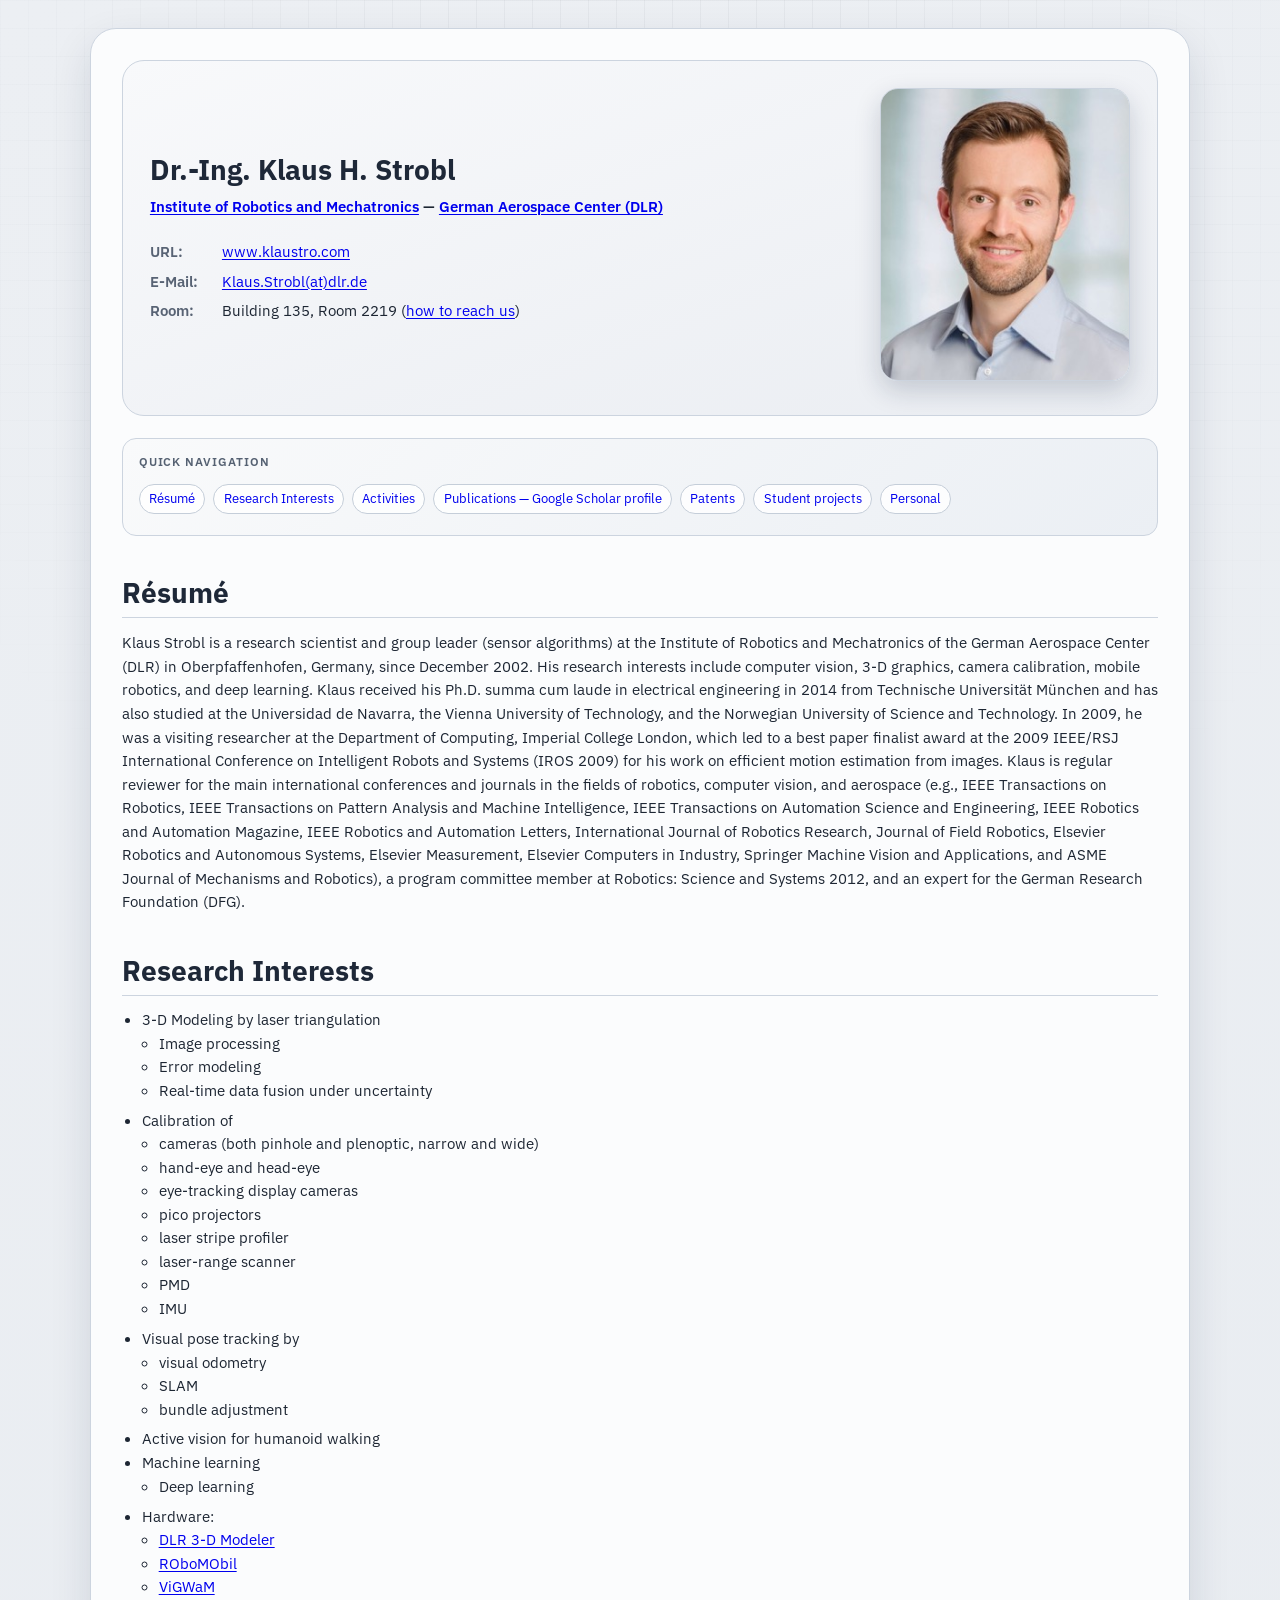
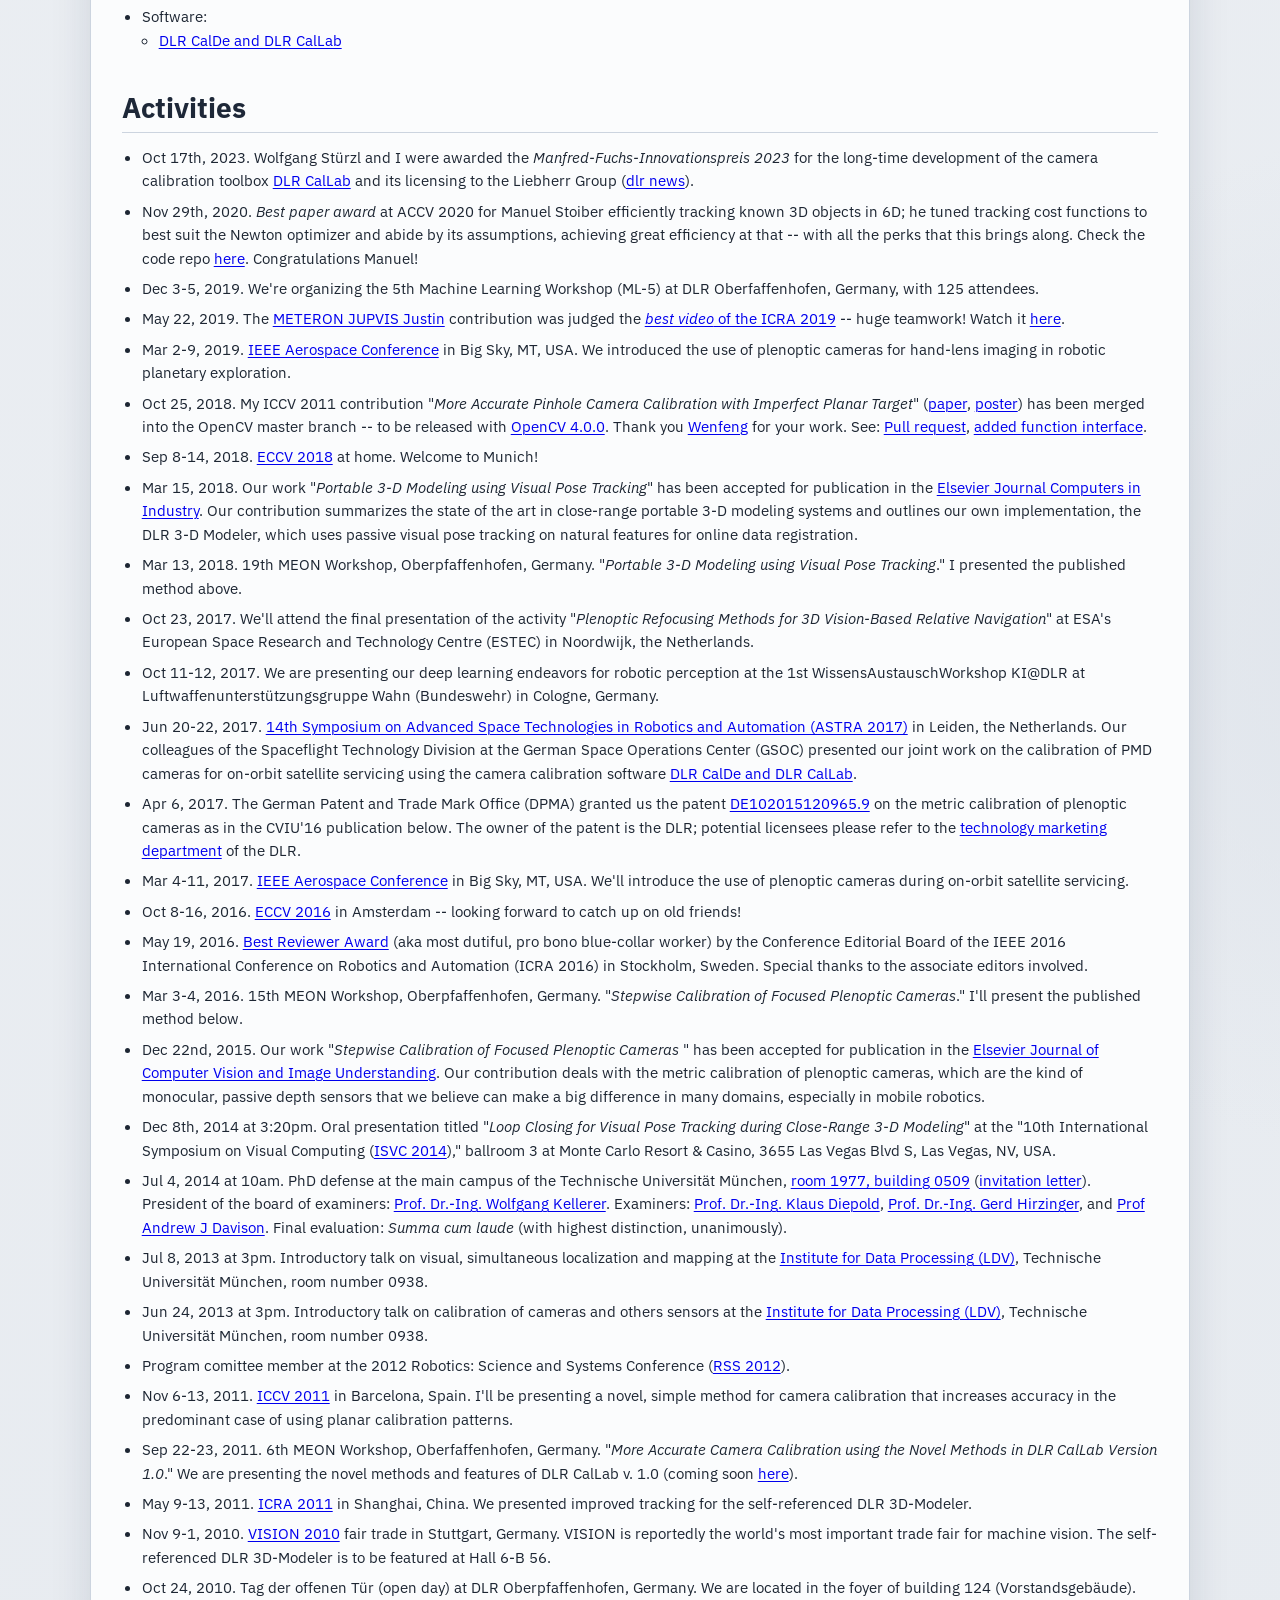
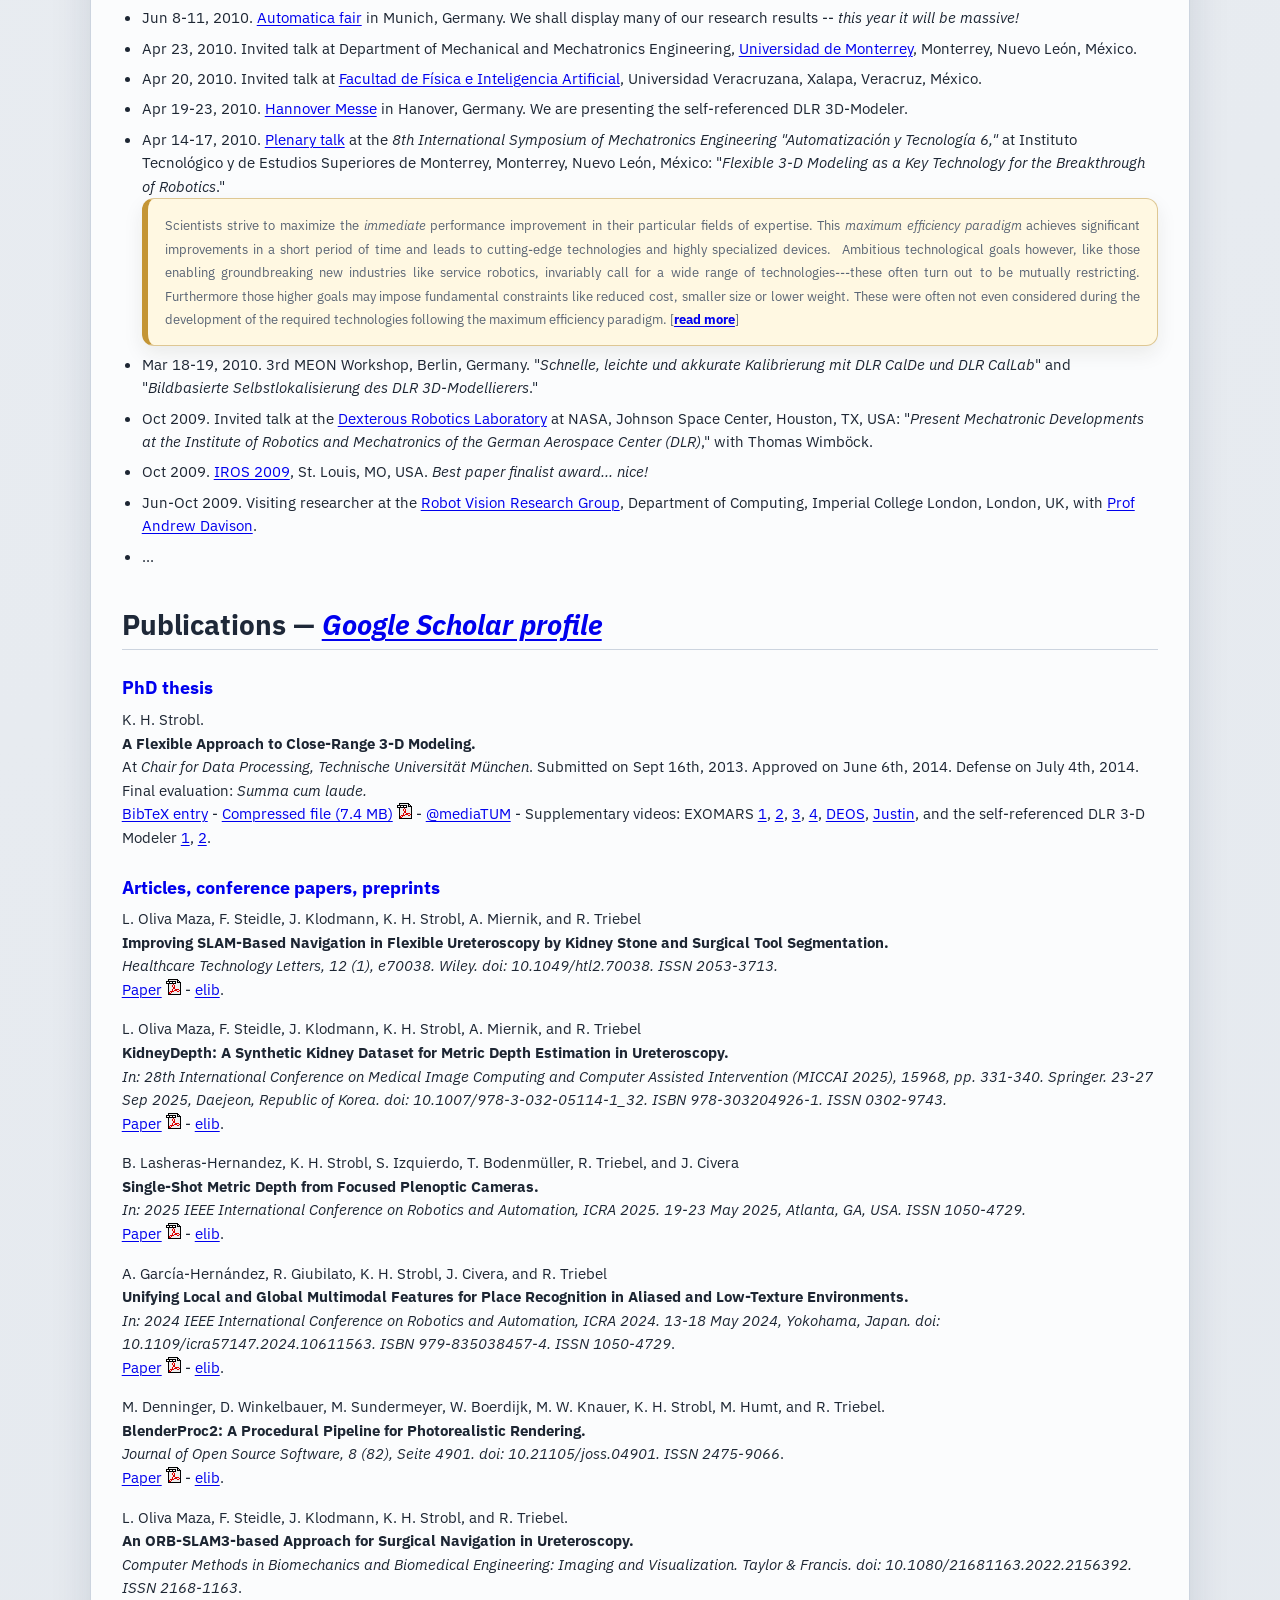
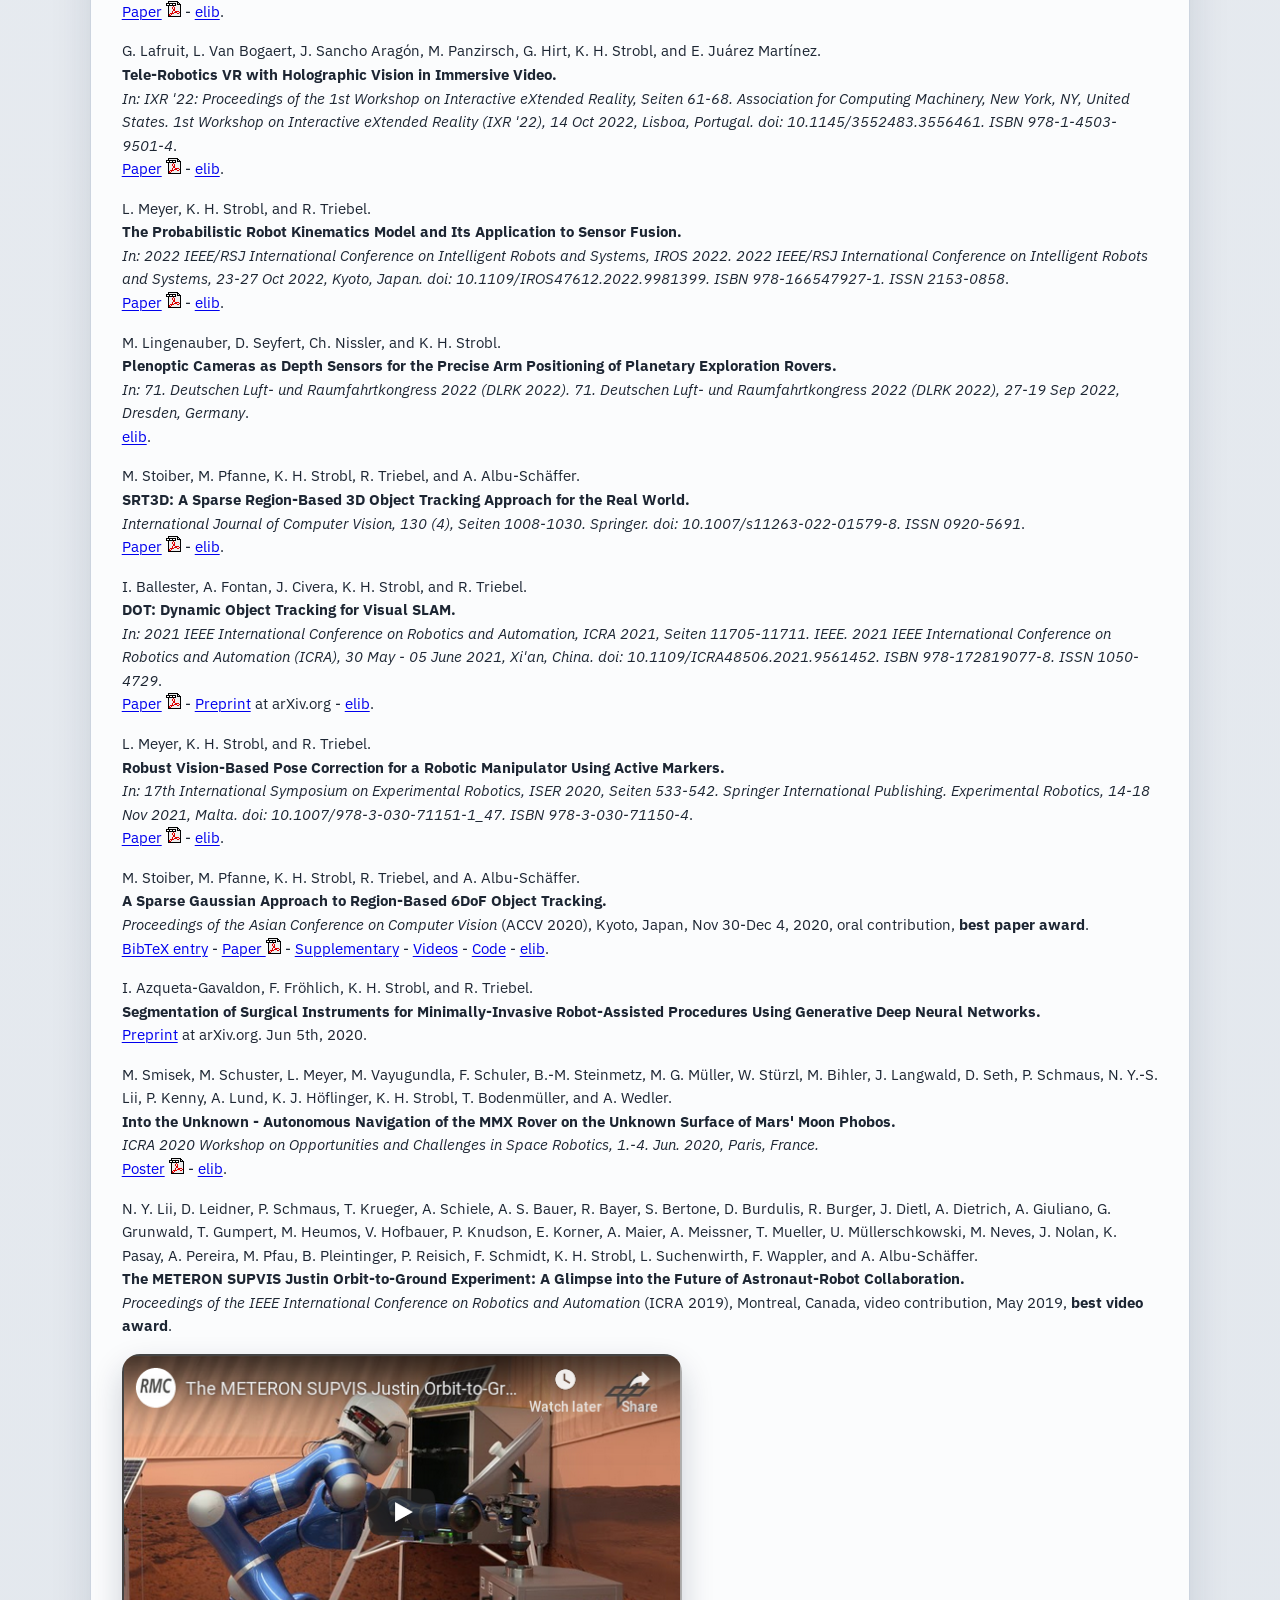
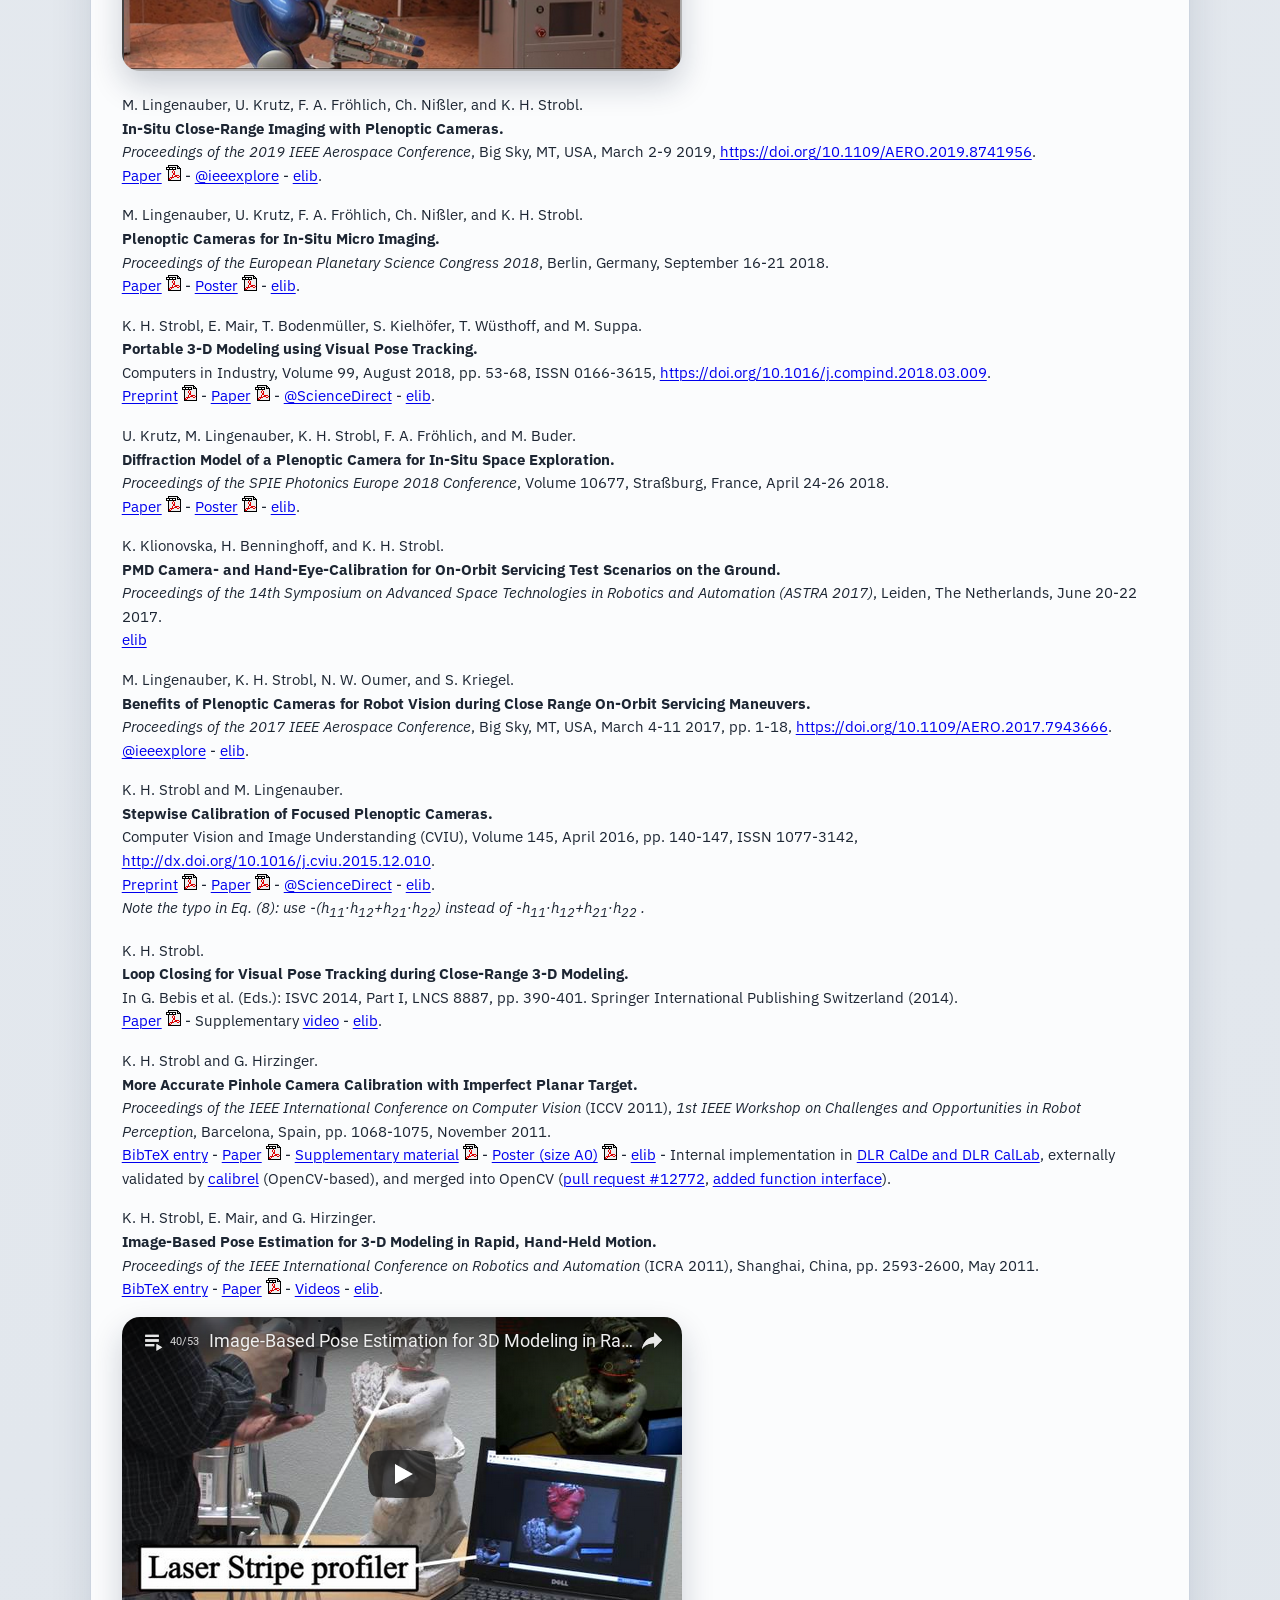
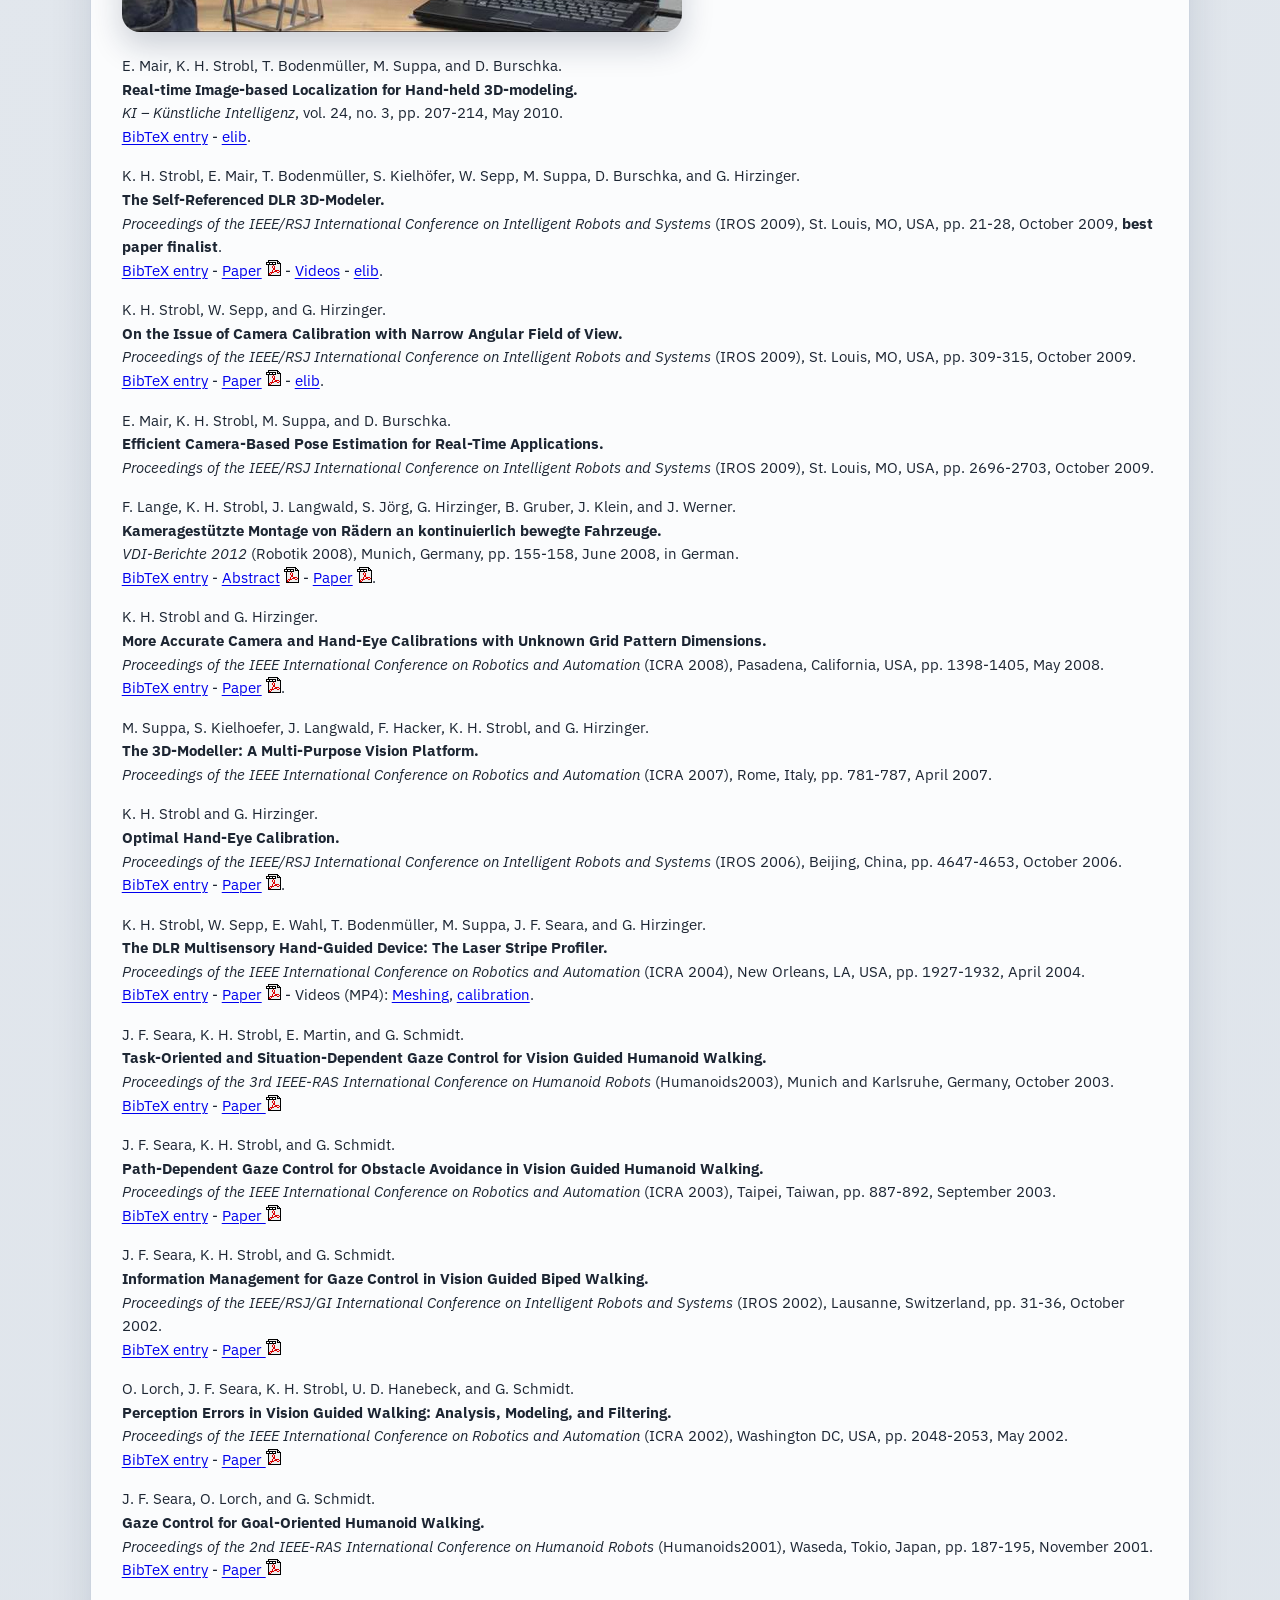
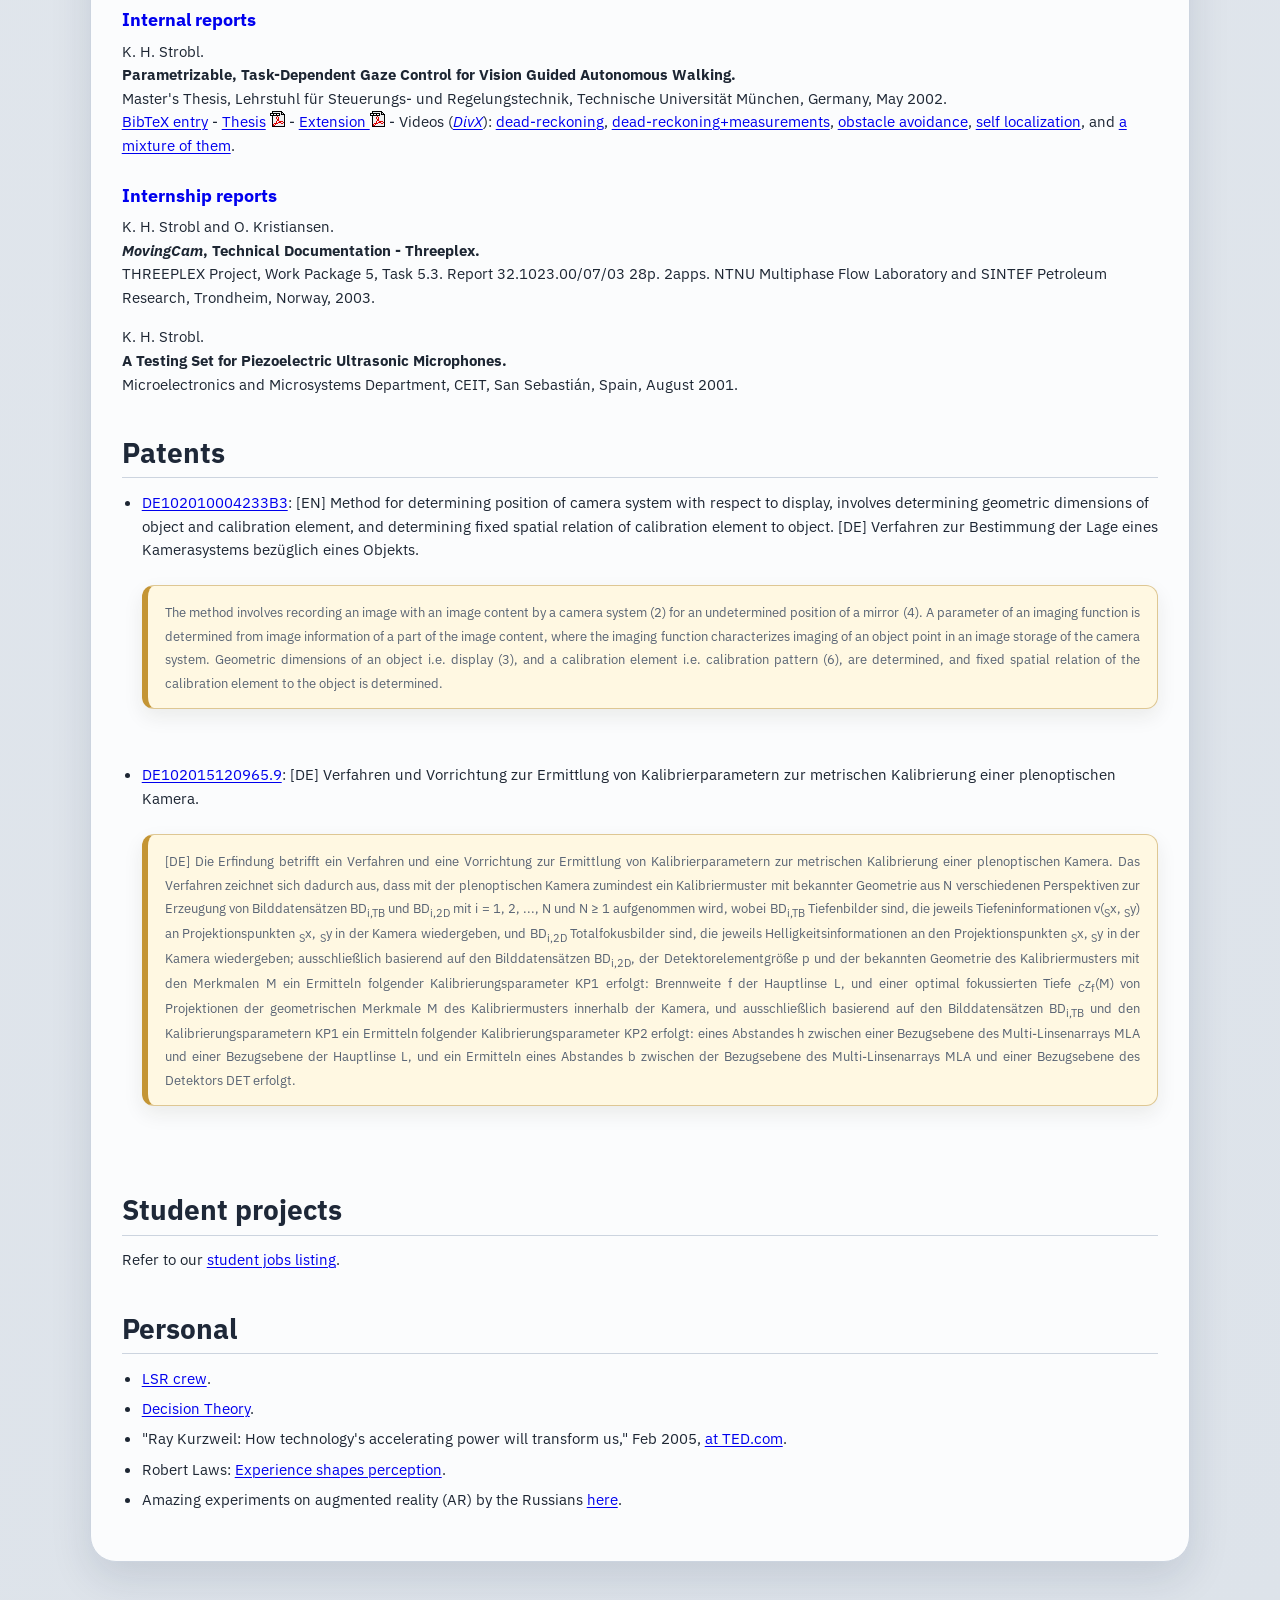
==== commit 1777b4ef: "Fix broken links" ====
--- a/index.html
+++ b/index.html
@@ -117,9 +117,9 @@
 		Hardware:
 		<ul>
 			<li>
-				<a href="http://www.dlr.de/rmc/rm/de/desktopdefault.aspx/tabid-4814">DLR 3-D Modeler</a></li>
-			<li>
-				<a href="http://www.dlr.de/rm/desktopdefault.aspx/tabid-8001/">ROboMObil</a></li>
+				<a href="https://www.dlr.de/en/rm/research/robotic-systems/scanners/3d-modeler-2006-2017">DLR 3-D Modeler</a></li>
+			<li>
+				<a href="https://www.dlr.de/en/fk/research-and-transfer/projects/vehicle-system-dynamics-and-control/vehicle-system-dynamics-and-control-for-road-vehicles/robomobil">ROboMObil</a></li>
 			<li>
 				<a href="http://www.lsr.ei.tum.de/~vigwam/index_eng.html">ViGWaM</a></li>
 		</ul>
@@ -140,7 +140,7 @@
 	<li>
 		Oct 17th, 2023. Wolfgang St&uuml;rzl and I were awarded the&nbsp;<em>Manfred-Fuchs-Innovationspreis 2023</em> for the long-time development of the camera calibration toolbox <a href="https://www.dlr.de/rm/en/desktopdefault.aspx/tabid-3925/">DLR CalLab</a> and its licensing to the Liebherr Group (<a href="https://www.dlr.de/de/aktuelles/nachrichten/2023/04/dlr-callab-software-mit-manfred-fuchs-preis-ausgezeichnet">dlr news</a>).</li>
 	<li>
-		Nov 29th, 2020. <em>Best paper award</em> at ACCV 2020 for <a href="https://rmc.dlr.de/rm/en/staff/manuel.stoiber/">Manuel Stoiber</a> efficiently tracking known 3D objects in 6D; <span class="css-901oao css-16my406 r-1qd0xha r-ad9z0x r-bcqeeo r-qvutc0">he tuned tracking cost functions to best suit the Newton optimizer and abide by its assumptions, achieving great efficiency at that -- with all the perks that this brings along. Check the code repo <a href="https://github.com/DLR-RM/RBGT">here</a>. Congratulations Manuel!</span></li>
+		Nov 29th, 2020. <em>Best paper award</em> at ACCV 2020 for Manuel Stoiber efficiently tracking known 3D objects in 6D; he tuned tracking cost functions to best suit the Newton optimizer and abide by its assumptions, achieving great efficiency at that -- with all the perks that this brings along. Check the code repo <a href="https://github.com/DLR-RM/RBGT">here</a>. Congratulations Manuel!</li>
 	<li>
 		Dec 3-5, 2019. We&#39;re organizing the 5th Machine Learning Workshop (ML-5) at DLR Oberfaffenhofen, Germany, with 125 attendees.</li>
 	<li>
@@ -162,7 +162,7 @@
 	<li>
 		Jun 20-22, 2017. <a href="http://esaconferencebureau.com/2017-events/17a11/introduction">14th Symposium on Advanced Space Technologies in Robotics and Automation (ASTRA 2017)</a> in Leiden, the Netherlands. Our colleagues of the Spaceflight Technology Division at the German Space Operations Center (GSOC) presented our joint work on the calibration of PMD cameras for on-orbit satellite servicing using the camera calibration software <a href="http://www.robotic.dlr.de/callab">DLR CalDe and DLR CalLab</a>.</li>
 	<li>
-		Apr 6, 2017. The German Patent and Trade Mark Office (DPMA) granted us the patent <a href="https://depatisnet.dpma.de/DepatisNet/depatisnet?action=bibdat&amp;docid=DE102015120965B3">DE102015120965.9</a> on the metric calibration of plenoptic cameras as in the CVIU&#39;16 publication below. The owner of the patent is the DLR; potential licensees please refer to the <a href="http://www.dlr.de/tm/desktopdefault.aspx/tabid-8706">technology marketing department</a> of the DLR.</li>
+		Apr 6, 2017. The German Patent and Trade Mark Office (DPMA) granted us the patent <a href="https://depatisnet.dpma.de/DepatisNet/depatisnet?action=bibdat&amp;docid=DE102015120965B3">DE102015120965.9</a> on the metric calibration of plenoptic cameras as in the CVIU&#39;16 publication below. The owner of the patent is the DLR; potential licensees please refer to the <a href="https://www.dlr.de/en/research-and-transfer/innovation-and-transfer">technology marketing department</a> of the DLR.</li>
 	<li>
 		Mar 4-11, 2017. <a href="https://www.aeroconf.org">IEEE Aerospace Conference</a> in Big Sky, MT, USA. We&#39;ll introduce the use of plenoptic cameras during on-orbit satellite servicing.</li>
 	<li>
@@ -176,7 +176,7 @@
 	<li>
 		Dec 8th, 2014 at 3:20pm. Oral presentation titled &quot;<em>Loop Closing for Visual Pose Tracking during Close-Range 3-D Modeling</em>&quot; at the &quot;10th International Symposium on Visual Computing (<a href="http://isvc.net/">ISVC 2014</a>),&quot; ballroom 3 at Monte Carlo Resort &amp; Casino, 3655 Las Vegas Blvd S, Las Vegas, NV, USA.</li>
 	<li>
-		Jul 4, 2014 at 10am. PhD defense at the main campus of the Technische Universit&auml;t M&uuml;nchen,&nbsp;<a href="https://portal.mytum.de/campus/roomfinder/roomfinder_viewmap?mapid=12&amp;roomid=1977@0509">room 1977, building 0509</a> (<a href="./diss/Einladung_Strobl.pdf">invitation letter</a>). President of the board of examiners: <a href="http://www.professoren.tum.de/kellerer-wolfgang/">Prof. Dr.-Ing. Wolfgang Kellerer</a>. Examiners: <a href="http://www.professoren.tum.de/diepold-klaus/">Prof. Dr.-Ing. Klaus Diepold</a>, <a href="http://www6.in.tum.de/Main/Hirzinge">Prof. Dr.-Ing. Gerd Hirzinger</a>, and <a href="http://www.doc.ic.ac.uk/~ajd/">Prof Andrew J Davison</a>. Final evaluation: <em>Summa cum laude</em> (with highest distinction, unanimously).</li>
+		Jul 4, 2014 at 10am. PhD defense at the main campus of the Technische Universit&auml;t M&uuml;nchen,&nbsp;<a href="https://nav.tum.de/room/0509.02.977">room 1977, building 0509</a> (<a href="./diss/Einladung_Strobl.pdf">invitation letter</a>). President of the board of examiners: <a href="http://www.professoren.tum.de/kellerer-wolfgang/">Prof. Dr.-Ing. Wolfgang Kellerer</a>. Examiners: <a href="http://www.professoren.tum.de/diepold-klaus/">Prof. Dr.-Ing. Klaus Diepold</a>, <a href="http://www6.in.tum.de/Main/Hirzinge">Prof. Dr.-Ing. Gerd Hirzinger</a>, and <a href="http://www.doc.ic.ac.uk/~ajd/">Prof Andrew J Davison</a>. Final evaluation: <em>Summa cum laude</em> (with highest distinction, unanimously).</li>
 	<li>
 		Jul 8, 2013 at 3pm. Introductory talk on visual, simultaneous localization and mapping at the <a href="http://www.ldv.ei.tum.de">Institute for Data Processing (LDV)</a>, Technische Universit&auml;t M&uuml;nchen, room number 0938.</li>
 	<li>
@@ -215,11 +215,11 @@
 	<li>
 		Mar 18-19, 2010. 3rd MEON Workshop, Berlin, Germany. &quot;<em>Schnelle, leichte und akkurate Kalibrierung mit DLR CalDe und DLR CalLab</em>&quot; and &quot;<em>Bildbasierte Selbstlokalisierung des DLR 3D-Modellierers</em>.&quot;</li>
 	<li>
-		Oct 2009. Invited talk at the <a href="http://er.jsc.nasa.gov/ER4/">Dexterous Robotics Laboratory</a> at NASA, Johnson Space Center, Houston, TX, USA: &quot;<em>Present Mechatronic Developments at the Institute of Robotics and Mechatronics of the German Aerospace Center (DLR)</em>,&quot; with <a href="http://www.robotic.dlr.de/Thomas.Wimboeck">Thomas Wimb&ouml;ck</a>.</li>
+		Oct 2009. Invited talk at the <a href="http://er.jsc.nasa.gov/ER4/">Dexterous Robotics Laboratory</a> at NASA, Johnson Space Center, Houston, TX, USA: &quot;<em>Present Mechatronic Developments at the Institute of Robotics and Mechatronics of the German Aerospace Center (DLR)</em>,&quot; with Thomas Wimb&ouml;ck.</li>
 	<li>
 		Oct 2009. <a href="http://www.iros09.mtu.edu">IROS 2009</a>, St. Louis, MO, USA. <i>Best paper finalist award... nice!</i></li>
 	<li>
-		Jun-Oct 2009. Visiting researcher at the <a href="http://www2.imperial.ac.uk/robotvision/">Robot Vision Research Group</a>, Department of Computing, Imperial College London, London, UK, with <a href="http://www.doc.ic.ac.uk/~ajd/">Prof Andrew Davison</a>.</li>
+		Jun-Oct 2009. Visiting researcher at the <a href="https://wp.doc.ic.ac.uk/robotvision/">Robot Vision Research Group</a>, Department of Computing, Imperial College London, London, UK, with <a href="http://www.doc.ic.ac.uk/~ajd/">Prof Andrew Davison</a>.</li>
 	<li>
 		...</li>
 </ul>
@@ -233,7 +233,7 @@
 	K. H. Strobl.<br />
 	<b>A Flexible Approach to Close-Range 3-D Modeling.</b><br />
 	At <i>Chair for Data Processing, Technische Universit&auml;t M&uuml;nchen</i>. Submitted on Sept 16th, 2013. Approved on June 6th, 2014. Defense on July 4th, 2014. Final evaluation: <em>Summa cum laude.</em><br />
-	<a href="https://mediatum.ub.tum.de/export/1173398/bibtex">BibTeX entry</a> - <a href="https://elib.dlr.de/101470/2/strobl_phd_version1.7_compressed.pdf">Compressed file (7.4 MB)</a> <img alt="" src="./pdf.gif" style="width: 15px; height: 16px;" /> - <a href="https://mediatum.ub.tum.de/?id=1173398">@mediaTUM</a> - Supplementary videos: EXOMARS <a href="./diss/exomars_3-rocks-static.avi.avi">1</a>, <a href="./diss/exomars_4-rocks-dynamic-1.avi.avi">2</a>, <a href="./diss/exomars_6-rocksclose-bildschirm.avi.avi">3</a>, <a href="./diss/exomars_11-outdoors-bildschirm.avi.avi">4</a>, <a href="./diss/deos_image-processing.mpg">DEOS</a>, <a href="./diss/justin-tee.avi">Justin</a>, and the self-referenced DLR 3-D Modeler <a href="./diss/strobl_icra11_video.avi">1</a>, <a href="./diss/movie_supplementary_highres.avi">2</a>.</p>
+	<a href="https://mediatum.ub.tum.de/export/1173398/bibtex">BibTeX entry</a> - <a href="https://elib.dlr.de/101470/2/strobl_phd_version1.7_compressed.pdf">Compressed file (7.4 MB)</a> <img alt="" src="./pdf.gif" style="width: 15px; height: 16px;" /> - <a href="https://mediatum.ub.tum.de/?id=1173398">@mediaTUM</a> - Supplementary videos: EXOMARS <a href="./diss/exomars_3-rocks-static.avi.mp4">1</a>, <a href="./diss/exomars_4-rocks-dynamic-1.avi.mp4">2</a>, <a href="./diss/exomars_6-rocksclose-bildschirm.avi.mp4">3</a>, <a href="./diss/exomars_11-outdoors-bildschirm.avi.mp4">4</a>, <a href="./diss/deos_image-processing.mpg.mp4">DEOS</a>, <a href="./diss/justin-tee.mp4">Justin</a>, and the self-referenced DLR 3-D Modeler <a href="./diss/strobl_icra11_video.mp4">1</a>, <a href="./diss/movie_supplementary_highres.mp4">2</a>.</p>
 <h3>
 	&nbsp;</h3>
 <h3>
@@ -322,7 +322,7 @@
 	M. Lingenauber, U. Krutz, F. A. Fr&ouml;hlich, Ch. Ni&szlig;ler, and K. H. Strobl.<br />
 	<b>In-Situ Close-Range Imaging with Plenoptic Cameras.</b><br />
 	<i>Proceedings of the 2019 IEEE Aerospace Conference</i>, Big Sky, MT, USA, March 2-9 2019, <a href="https://doi.org/10.1109/AERO.2019.8741956">https://doi.org/10.1109/AERO.2019.8741956</a>.<br />
-	<a href="./aero2019/lingenauber_2019aero.bib">BibTeX entry</a> - <a href="https://elib.dlr.de/128229/1/lingenauber2019situ.pdf">Paper</a>&nbsp;<img alt="" src="./pdf.gif" style="width: 15px; height: 16px;" /> - <a href="https://ieeexplore.ieee.org/abstract/document/8741956/" target="_blank">@ieeexplore</a>&nbsp;- <a href="http://elib.dlr.de/128229">elib</a>.</p>
+	<a href="https://elib.dlr.de/128229/1/lingenauber2019situ.pdf">Paper</a>&nbsp;<img alt="" src="./pdf.gif" style="width: 15px; height: 16px;" /> - <a href="https://ieeexplore.ieee.org/abstract/document/8741956/" target="_blank">@ieeexplore</a>&nbsp;- <a href="http://elib.dlr.de/128229">elib</a>.</p>
 <p>
 	M. Lingenauber, U. Krutz, F. A. Fr&ouml;hlich, Ch. Ni&szlig;ler, and K. H. Strobl.<br />
 	<b>Plenoptic Cameras for In-Situ Micro Imaging.</b><br />
@@ -332,7 +332,7 @@
 	K. H. Strobl, E. Mair, T. Bodenm&uuml;ller, S. Kielh&ouml;fer, T. W&uuml;sthoff, and M. Suppa.<br />
 	<b>Portable 3-D Modeling using Visual Pose Tracking.</b><br />
 	Computers in Industry, Volume 99, August 2018, pp. 53-68, ISSN 0166-3615, <a href="https://doi.org/10.1016/j.compind.2018.03.009">https://doi.org/10.1016/j.compind.2018.03.009</a>.<br />
-	<a href="./cii18/strobl_2018cii.bib">BibTeX entry</a> - <a href="https://elib.dlr.de/119694/1/article-elsevier_3.pdf">Preprint</a>&nbsp;<img alt="" src="./pdf.gif" style="width: 15px; height: 16px;" /> - <a href="https://elib.dlr.de/119694/2/strobl18cii.pdf">Paper</a>&nbsp;<img alt="" src="./pdf.gif" style="width: 15px; height: 16px;" /> - <a href="https://www.sciencedirect.com/science/article/pii/S0166361517304827" target="_blank">@ScienceDirect</a>&nbsp;- <a href="http://elib.dlr.de/119694">elib</a>.</p>
+	<a href="https://elib.dlr.de/119694/1/article-elsevier_3.pdf">Preprint</a>&nbsp;<img alt="" src="./pdf.gif" style="width: 15px; height: 16px;" /> - <a href="https://elib.dlr.de/119694/2/strobl18cii.pdf">Paper</a>&nbsp;<img alt="" src="./pdf.gif" style="width: 15px; height: 16px;" /> - <a href="https://www.sciencedirect.com/science/article/pii/S0166361517304827" target="_blank">@ScienceDirect</a>&nbsp;- <a href="http://elib.dlr.de/119694">elib</a>.</p>
 <p>
 	U. Krutz, M. Lingenauber, K. H. Strobl, F. A. Fr&ouml;hlich, and M. Buder.<br />
 	<b>Diffraction Model of a Plenoptic Camera for In-Situ Space Exploration.</b><br />
@@ -347,18 +347,18 @@
 	M. Lingenauber, K. H. Strobl, N. W. Oumer, and S. Kriegel.<br />
 	<b>Benefits of Plenoptic Cameras for Robot Vision during Close Range On-Orbit Servicing Maneuvers.</b><br />
 	<i>Proceedings of the 2017 IEEE Aerospace Conference</i>, Big Sky, MT, USA, March 4-11 2017, pp. 1-18, <a href="https://doi.org/10.1109/AERO.2017.7943666">https://doi.org/10.1109/AERO.2017.7943666</a>.<br />
-	<a href="./aero2017/lingenauber_2017aero.bib">BibTeX entry</a> - <a href="http://ieeexplore.ieee.org/abstract/document/7943666/" target="_blank">@ieeexplore</a>&nbsp;- <a href="http://elib.dlr.de/112140">elib</a>.</p>
+	<a href="http://ieeexplore.ieee.org/abstract/document/7943666/" target="_blank">@ieeexplore</a>&nbsp;- <a href="http://elib.dlr.de/112140">elib</a>.</p>
 <p>
 	K. H. Strobl and M. Lingenauber.<br />
 	<b>Stepwise Calibration of Focused Plenoptic Cameras.</b><br />
 	Computer Vision and Image Understanding (CVIU), Volume 145, April 2016, pp. 140-147, ISSN 1077-3142, <a href="http://dx.doi.org/10.1016/j.cviu.2015.12.010" target="_blank">http://dx.doi.org/10.1016/j.cviu.2015.12.010</a>.<br />
-	<a href="./cviu16/strobl_2016cviu.bib">BibTeX entry</a> - <a href="./cviu16/strobl_2016cviu_preprint.pdf">Preprint</a>&nbsp;<img alt="" src="./pdf.gif" style="width: 15px; height: 16px;" /> - <a href="./cviu16/strobl_2016cviu.pdf">Paper</a>&nbsp;<img alt="" src="./pdf.gif" style="width: 15px; height: 16px;" /> - <a href="http://www.sciencedirect.com/science/article/pii/S107731421500274X" target="_blank">@ScienceDirect</a>&nbsp;- <a href="http://elib.dlr.de/103337">elib</a>.<br />
+	<a href="https://elib.dlr.de/103337/1/strobl_2016cviu_preprint.pdf">Preprint</a>&nbsp;<img alt="" src="./pdf.gif" style="width: 15px; height: 16px;" /> - <a href="https://elib.dlr.de/103337/2/strobl16cviu.pdf">Paper</a>&nbsp;<img alt="" src="./pdf.gif" style="width: 15px; height: 16px;" /> - <a href="http://www.sciencedirect.com/science/article/pii/S107731421500274X" target="_blank">@ScienceDirect</a>&nbsp;- <a href="http://elib.dlr.de/103337">elib</a>.<br />
 	<em>Note the typo in Eq. (8): use -(h<sub>11</sub>&middot;h<sub>12</sub>+h<sub>21</sub>&middot;h<sub>22</sub>) instead of -h<sub>11</sub>&middot;h<sub>12</sub>+h<sub>21</sub>&middot;h<sub>22</sub> .</em></p>
 <p>
 	K. H. Strobl.<br />
 	<b>Loop Closing for Visual Pose Tracking during Close-Range 3-D Modeling.</b><br />
 	In G. Bebis et al. (Eds.): ISVC 2014, Part I, LNCS 8887, pp. 390-401. Springer International Publishing Switzerland (2014).<br />
-	<a href="./isvc2014/strobl_2014isvc.bib">BibTeX entry</a> - <a href="./isvc2014/strobl_2014isvc.pdf">Paper</a>&nbsp;<img alt="" src="./pdf.gif" style="width: 15px; height: 16px;" /> - Supplementary <a href="./isvc2014/movie_supplementary_lowres.mp4">video</a>&nbsp;- <a href="http://elib.dlr.de/93855">elib</a>.</p>
+	<a href="https://elib.dlr.de/93855/1/strobl_2014isvc.pdf">Paper</a>&nbsp;<img alt="" src="./pdf.gif" style="width: 15px; height: 16px;" /> - Supplementary <a href="./diss/movie_supplementary_highres.mp4">video</a>&nbsp;- <a href="http://elib.dlr.de/93855">elib</a>.</p>
 <p>
 	K. H. Strobl and G. Hirzinger.<br />
 	<b>More Accurate Pinhole Camera Calibration with Imperfect Planar Target.</b><br />
@@ -368,7 +368,7 @@
 	K. H. Strobl, E. Mair, and G. Hirzinger.<br />
 	<b>Image-Based Pose Estimation for 3-D Modeling in Rapid, Hand-Held Motion.</b><br />
 	<i>Proceedings of the IEEE International Conference on Robotics and Automation</i> (ICRA 2011), Shanghai, China, pp. 2593-2600, May 2011.<br />
-	<a href="http://www.robotic.dlr.de/fileadmin/robotic/stroblk/publications/strobl_2011icra.bib">BibTeX entry</a> - <a href="http://www.robotic.dlr.de/fileadmin/robotic/stroblk/publications/strobl_2011icra.pdf">Paper</a> <img alt="" src="./pdf.gif" style="width: 15px; height: 16px;" /> - <a href="https://rmc-intra06.robotic.dlr.de/mitarbeiter/en/all-articles/details/8/10/klaus-strobl-icra2011.html">Videos</a>&nbsp;- <a href="http://elib.dlr.de/69848">elib</a>.</p>
+	<a href="http://www.robotic.dlr.de/fileadmin/robotic/stroblk/publications/strobl_2011icra.bib">BibTeX entry</a> - <a href="http://www.robotic.dlr.de/fileadmin/robotic/stroblk/publications/strobl_2011icra.pdf">Paper</a> <img alt="" src="./pdf.gif" style="width: 15px; height: 16px;" /> - <a href="https://rmc.dlr.de/rm/en/staff/klaus.strobl/icra2011">Videos</a>&nbsp;- <a href="http://elib.dlr.de/69848">elib</a>.</p>
 <p>
 	<i><a href="https://www.youtube.com/watch?list=UUInIJ0tOKocqjuSNH9rmnHw&amp;v=5HlId-kSC1o"><img alt="YouTube video link" src="./icra2011_youtube.png" style="width: 560px; height: 315px; border-width: 0px; border-style: solid;" /></a></i></p>
 <p>
@@ -380,7 +380,7 @@
 	K. H. Strobl, E. Mair, T. Bodenm&uuml;ller, S. Kielh&ouml;fer, W. Sepp, M. Suppa, D. Burschka, and G. Hirzinger.<br />
 	<b>The Self-Referenced DLR 3D-Modeler.</b><br />
 	<i>Proceedings of the IEEE/RSJ International Conference on Intelligent Robots and Systems</i> (IROS 2009), St. Louis, MO, USA, pp. 21-28, October 2009, <b>best paper finalist</b>.<br />
-	<a href="http://www.robotic.dlr.de/fileadmin/robotic/stroblk/publications/strobl_2009iros.bib">BibTeX entry</a> - <a href="http://www.robotic.dlr.de/fileadmin/robotic/stroblk/publications/strobl_2009iros.pdf">Paper</a> <img alt="" src="./pdf.gif" style="width: 15px; height: 16px;" /> - <a href="https://rmc-intra06.robotic.dlr.de/mitarbeiter/en/all-articles/details/8/9/klaus-strobl-iros2009.html">Videos</a>&nbsp;- <a href="http://elib.dlr.de/62658">elib</a>.</p>
+	<a href="http://www.robotic.dlr.de/fileadmin/robotic/stroblk/publications/strobl_2009iros.bib">BibTeX entry</a> - <a href="http://www.robotic.dlr.de/fileadmin/robotic/stroblk/publications/strobl_2009iros.pdf">Paper</a> <img alt="" src="./pdf.gif" style="width: 15px; height: 16px;" /> - <a href="https://rmc.dlr.de/rm/en/staff/klaus.strobl/iros2009">Videos</a>&nbsp;- <a href="http://elib.dlr.de/62658">elib</a>.</p>
 <p>
 	K. H. Strobl, W. Sepp, and G. Hirzinger.<br />
 	<b>On the Issue of Camera Calibration with Narrow Angular Field of View.</b><br />
@@ -413,7 +413,7 @@
 	K. H. Strobl, W. Sepp, E. Wahl, T. Bodenm&uuml;ller, M. Suppa, J. F. Seara, and G. Hirzinger.<br />
 	<b>The DLR Multisensory Hand-Guided Device: The Laser Stripe Profiler.</b><br />
 	<i>Proceedings of the IEEE International Conference on Robotics and Automation</i> (ICRA 2004), New Orleans, LA, USA, pp. 1927-1932, April 2004.<br />
-	<a href="http://www.robotic.dlr.de/fileadmin/robotic/stroblk/publications/strobl_2004randa.bib">BibTeX entry</a> - <a href="http://www.robotic.dlr.de/fileadmin/robotic/stroblk/publications/strobl_2004randa.pdf">Paper</a> <img alt="" src="./pdf.gif" style="width: 15px; height: 16px;" /> - Videos (MP4): <a href="./icra2004/meshing.mp4">Meshing</a>, <a href="./icra2004/calibration.mp4">calibration</a>.</p>
+	<a href="http://www.robotic.dlr.de/fileadmin/robotic/stroblk/publications/strobl_2004randa.bib">BibTeX entry</a> - <a href="http://www.robotic.dlr.de/fileadmin/robotic/stroblk/publications/strobl_2004randa.pdf">Paper</a> <img alt="" src="./pdf.gif" style="width: 15px; height: 16px;" /> - Videos (MP4): <a href="./klaus.strobl_icra2004_files/meshing.mp4">Meshing</a>, <a href="./klaus.strobl_icra2004_files/calibration.mp4">calibration</a>.</p>
 <p>
 	J. F. Seara, K. H. Strobl, E. Martin, and G. Schmidt.<br />
 	<b>Task-Oriented and Situation-Dependent Gaze Control for Vision Guided Humanoid Walking.</b><br />
@@ -500,22 +500,8 @@
 	&nbsp;</h2>
 <h2>
 	Student projects</h2>
-<ul>
-	<li>
-		<a href="http://www.robotic.dlr.de/callab" title="DLR CalLab and DLR CalDe">DLR CalLab</a> - Reprogramming from Matlab into IDL and Extensions (<i>Internship</i>, <i>awarded to Mr. Cristian Paredes 16.05.2005-14.10.2005</i>).</li>
-	<li>
-		Evaluation of omnidirectional camera calibration methods, extension to stereo omnidirectional camera calibration, and C++ implementation of 3-D reconstruction methods for omnidirectional cameras (<i><a href="http://www.robotic.dlr.de/fileadmin/robotic/stroblk/students/omnicam.html">Internship</a></i>, <i>awarded to Mr. Michal Smisek 20.6.2011-9.9.2011</i>).</li>
-	<li>
-		Development and Implementation of New Image Processing Methods for Robust Laser Profiler Operation (<i><a href="http://www.robotic.dlr.de/fileadmin/robotic/stroblk/students/spacetime.html">Diploma-Thesis</a></i>, <em>awarded</em>).</li>
-	<li>
-		Stereo Light Stripe Profiler with Redundancy Check for Robust 3-D Modeling (<i><a href="http://www.robotic.dlr.de/fileadmin/robotic/stroblk/students/stereo-lsp.html">Internship</a></i>, awarded).</li>
-	<li>
-		Implementation of an Algorithm for Simultaneous Localization and Mapping using RGB(-D) Data and a Wheeled Mobile Robot&#39;s Odometry; Adaptation to Indoor Navigation (<em><a href="http://www.robotic.dlr.de/fileadmin/robotic/stroblk/students/pioneer-slam.html">MSc Thesis</a></em>, <em>free</em>).</li>
-	<li>
-		3-D Modeling Using a Monocular Plenoptic Camera (<a href="http://www.robotic.dlr.de/fileadmin/robotic/stroblk/students/plenoptic-3dmodeling.html"><em>MSc Thesis</em></a>, <em>free</em>).</li>
-	<li>
-		Extension of the Lens Distortion Model for Cameras with Wide Angular Field of View (<em><a href="http://www.dlr.de/rmc/rm/en/desktopdefault.aspx/tabid-3759/6082_read-46591/">MSc Thesis or student internship</a>, free</em>).</li>
-</ul>
+
+	Refer to our <a href="https://www.dlr.de/en/rm/jobs/students" title="DLR RM student jobs">student jobs listing</a>.
 <h2>
 	&nbsp;</h2>
 <h2>
